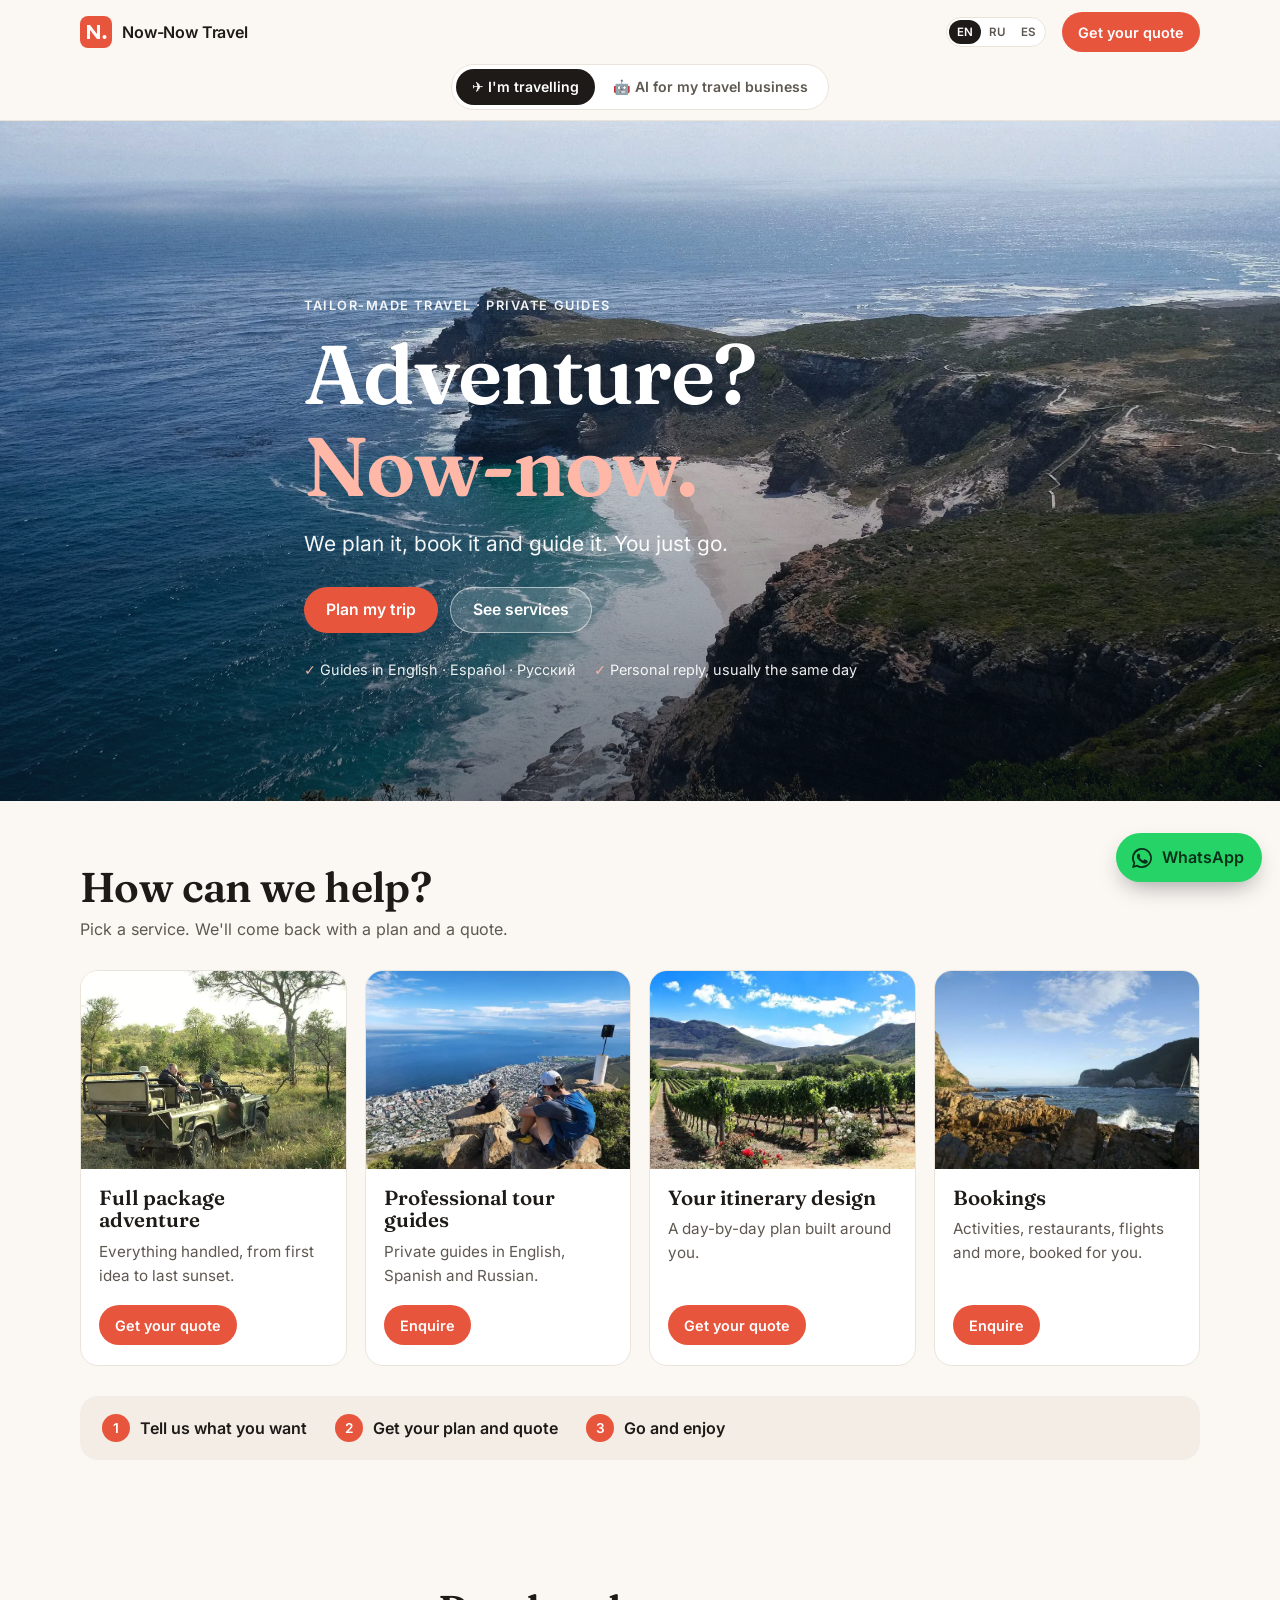
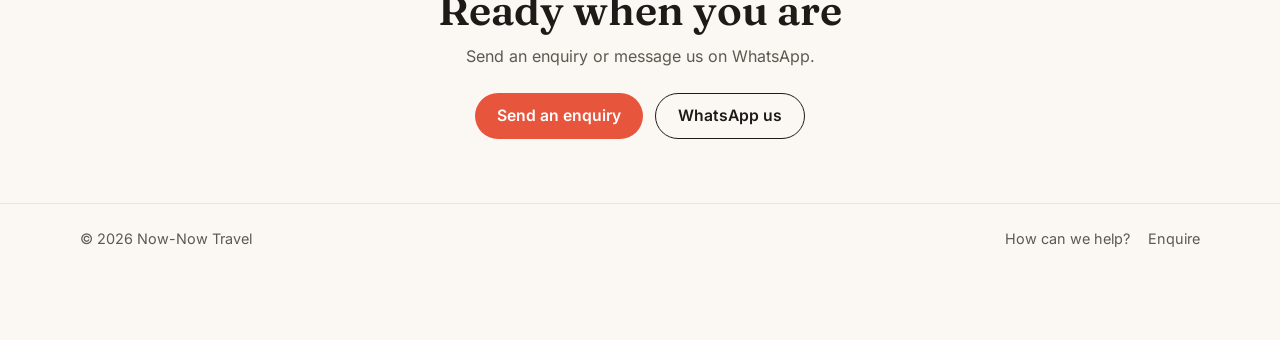
==== index.html @ d6e29b5d "Hero: Cape Peninsula, South Africa" ====
<!DOCTYPE html>
<html lang="en">
<head>
<meta charset="utf-8">
<meta name="viewport" content="width=device-width, initial-scale=1">
<title>Now-Now Travel | Tailor-made adventures, private guides &amp; trip planning</title>
<meta name="description" content="Full-package adventures, professional guides in English, Spanish and Russian, itinerary design and bookings. Get your quote.">
<link rel="canonical" href="https://now-now-adventures.github.io/">
<meta name="robots" content="index,follow">
<meta name="theme-color" content="#e8553d">
<link rel="icon" href="/favicon.svg" type="image/svg+xml">
<meta property="og:type" content="website">
<meta property="og:site_name" content="Now-Now Travel">
<meta property="og:title" content="Now-Now Travel | Adventure? Now-now.">
<meta property="og:description" content="We plan it, book it and guide it, so you just go. Full-package adventures, private guides, itinerary design and bookings.">
<meta property="og:url" content="https://now-now-adventures.github.io/">
<meta property="og:image" content="https://now-now-adventures.github.io/img/og.jpg">
<meta property="og:image:width" content="1200">
<meta property="og:image:height" content="630">
<meta property="og:locale" content="en_GB">
<meta property="og:locale:alternate" content="ru_RU">
<meta property="og:locale:alternate" content="es_ES">
<meta name="twitter:card" content="summary_large_image">
<meta name="twitter:title" content="Now-Now Travel | Adventure? Now-now.">
<meta name="twitter:description" content="Full-package adventures, private guides, itinerary design and bookings.">
<meta name="twitter:image" content="https://now-now-adventures.github.io/img/og.jpg">
<link rel="preload" href="/fonts/inter-400.woff2" as="font" type="font/woff2" crossorigin>
<link rel="preload" href="/fonts/fraunces-600.woff2" as="font" type="font/woff2" crossorigin>
<link rel="preload" as="image" type="image/webp" href="/img/hero-m.webp" media="(max-width:800px)">
<link rel="preload" as="image" type="image/webp" href="/img/hero.webp" media="(min-width:801px)">
<link rel="stylesheet" href="/css/site.css">
<script type="application/ld+json">
{"@context":"https://schema.org","@type":"Organization","name":"Now-Now Travel","url":"https://now-now-adventures.github.io/","logo":"https://now-now-adventures.github.io/favicon.svg","image":"https://now-now-adventures.github.io/img/og.jpg","description":"Tailor-made adventure travel: full-package trips, professional tour guides in English, Spanish and Russian, itinerary design and bookings of activities, restaurants and flights.","knowsLanguage":["en","es","ru"],"areaServed":"Worldwide","makesOffer":[{"@type":"Offer","itemOffered":{"@type":"Service","name":"Full package adventure"}},{"@type":"Offer","itemOffered":{"@type":"Service","name":"Professional tour guides in English, Spanish and Russian"}},{"@type":"Offer","itemOffered":{"@type":"Service","name":"Itinerary design"}},{"@type":"Offer","itemOffered":{"@type":"Service","name":"Booking of activities, restaurants, flights and other services"}}]}
</script>
</head>
<body data-page="travel">
<a class="sr-only skip" href="#main" data-t="skip">Skip to content</a>
<header class="nav">
 <div class="wrap nav-in">
  <a class="logo" href="/" aria-label="Now-Now Travel home">
   <svg viewBox="0 0 64 64" aria-hidden="true"><rect width="64" height="64" rx="16" fill="#e8553d"/><path d="M14 46V18h6l14 18V18h6v28h-6L20 28v18z" fill="#fff"/><circle cx="49" cy="42" r="4" fill="#fff"/></svg>
   Now-Now Travel</a>
  <div class="langs" role="group" aria-label="Language">
   <button type="button" data-lang="en" aria-pressed="true">EN</button><button type="button" data-lang="ru" aria-pressed="false">RU</button><button type="button" data-lang="es" aria-pressed="false">ES</button>
  </div>
  <a class="btn btn-p btn-sm nav-cta" href="#contact" data-open="full-package" data-t="nav_cta">Get your quote</a>
 </div>
 <div class="tabbar">
  <nav class="tabs" aria-label="For travellers and for travel businesses">
   <a class="tab" href="/" aria-current="page" data-t="tab_travel">✈️ I'm travelling</a>
   <a class="tab" href="/ai/" data-t="tab_ai">🤖 AI for my travel business</a>
  </nav>
 </div>
</header>
<main id="main">
<section class="hero hero-travel" id="top" aria-labelledby="h1">
 <picture>
  <source media="(max-width:800px)" type="image/webp" srcset="/img/hero-m.webp">
  <source media="(max-width:800px)" type="image/jpeg" srcset="/img/hero-m.jpg">
  <source type="image/webp" srcset="/img/hero-1280.webp 1280w, /img/hero.webp 2560w" sizes="100vw">
  <source type="image/jpeg" srcset="/img/hero-1280.jpg 1280w, /img/hero.jpg 2560w" sizes="100vw">
  <img src="/img/hero.jpg" alt="Cliffs, a white-sand cove and turquoise sea on the Cape Peninsula, South Africa" width="2560" height="1440" fetchpriority="high">
 </picture>
 <div class="wrap">
  <p class="eyebrow" data-t="eyebrow">Tailor-made travel · Private guides</p>
  <h1 id="h1" data-t="h1" data-html>Adventure? <em>Now-now.</em></h1>
  <p class="lead" data-t="lead">We plan it, book it and guide it. You just go.</p>
  <div class="actions">
   <a class="btn btn-p" href="#contact" data-open="full-package" data-t="cta_plan">Plan my trip</a>
   <a class="btn btn-g" href="#services" data-t="cta_services">See services</a>
  </div>
  <ul class="chips">
   <li data-t="chip1">Guides in English · Español · Русский</li>
   <li data-t="chip2">Personal reply, usually the same day</li>
  </ul>
 </div>
</section>

<section id="services" aria-labelledby="svc-h">
 <div class="wrap">
  <div class="sec-h reveal"><div><h2 id="svc-h" data-t="svc_h">How can we help?</h2><p data-t="svc_p">Pick a service. We'll come back with a plan and a quote.</p></div></div>
  <div class="grid svc">
   <article class="card reveal"><img src="/img/full-package.webp" alt="Guests on an open safari vehicle" width="720" height="529" loading="lazy" decoding="async"><div class="card-b"><h3 data-t="s1t">Full package adventure</h3><p data-t="s1d">Everything handled, from first idea to last sunset.</p><a class="btn btn-p btn-sm" href="#contact" data-open="full-package" data-t="quote">Get your quote</a></div></article>
   <article class="card reveal"><img src="/img/guides.webp" alt="Hikers resting on a mountain summit above the sea" width="720" height="540" loading="lazy" decoding="async"><div class="card-b"><h3 data-t="s2t">Professional tour guides</h3><p data-t="s2d">Private guides in English, Spanish and Russian.</p><a class="btn btn-p btn-sm" href="#contact" data-open="guides" data-t="enquire">Enquire</a></div></article>
   <article class="card reveal"><img src="/img/itinerary.webp" alt="Vineyards in front of mountains" width="720" height="480" loading="lazy" decoding="async"><div class="card-b"><h3 data-t="s3t">Your itinerary design</h3><p data-t="s3d">A day-by-day plan built around you.</p><a class="btn btn-p btn-sm" href="#contact" data-open="itinerary" data-t="quote">Get your quote</a></div></article>
   <article class="card reveal"><img src="/img/bookings.webp" alt="A sailing boat passing coastal cliffs" width="720" height="478" loading="lazy" decoding="async"><div class="card-b"><h3 data-t="s4t">Bookings</h3><p data-t="s4d">Activities, restaurants, flights and more, booked for you.</p><a class="btn btn-p btn-sm" href="#contact" data-open="bookings" data-t="enquire">Enquire</a></div></article>
  </div>
  <ol class="steps reveal" aria-label="How it works">
   <li data-t="st1">Tell us what you want</li><li data-t="st2">Get your plan and quote</li><li data-t="st3">Go and enjoy</li>
  </ol>
 </div>
</section>

<section class="contact reveal" id="contact" aria-labelledby="c-h">
 <div class="wrap">
  <h2 id="c-h" data-t="c_h">Ready when you are</h2>
  <p data-t="c_p">Send an enquiry or message us on WhatsApp.</p>
  <div class="actions">
   <a class="btn btn-p" href="#contact" data-open="" data-t="c_form">Send an enquiry</a>
   <a class="btn btn-o wa-link" href="https://wa.me/27710347336?text=Hi%20Now-Now%20Travel!%20I%27d%20like%20to%20plan%20a%20trip." target="_blank" rel="noopener" data-t="c_wa">WhatsApp us</a>
  </div>
 </div>
</section>
</main>

<footer>
 <div class="wrap">
  <span>© 2026 Now-Now Travel</span>
  <nav aria-label="Footer"><a href="#services" data-t="svc_h">How can we help?</a><a href="#contact" data-open="" data-t="enquire">Enquire</a></nav>
 </div>
</footer>

<a class="wa wa-link" href="https://wa.me/27710347336?text=Hi%20Now-Now%20Travel!%20I%27d%20like%20to%20plan%20a%20trip." target="_blank" rel="noopener" aria-label="Chat with us on WhatsApp" data-t-al="wa_al">
 <svg viewBox="0 0 24 24" aria-hidden="true"><path fill="currentColor" d="M12 2a10 10 0 0 0-8.6 15.1L2 22l5-1.3A10 10 0 1 0 12 2zm0 18.2a8.2 8.2 0 0 1-4.2-1.2l-.3-.2-3 .8.8-2.9-.2-.3A8.2 8.2 0 1 1 12 20.2zm4.5-6.1c-.2-.1-1.5-.7-1.7-.8-.2-.1-.4-.1-.6.1l-.8 1c-.1.2-.3.2-.5.1a6.7 6.7 0 0 1-3.3-2.9c-.2-.4.2-.4.7-1.3.1-.2 0-.3 0-.4l-.8-1.8c-.2-.5-.4-.4-.6-.4h-.5a1 1 0 0 0-.7.3 3 3 0 0 0-.9 2.2 5.2 5.2 0 0 0 1.1 2.8 11.9 11.9 0 0 0 4.6 4c1.7.7 2.4.8 3.2.7a2.8 2.8 0 0 0 1.8-1.3 2.3 2.3 0 0 0 .2-1.3c-.1-.1-.2-.2-.5-.3z"/></svg>
 <span>WhatsApp</span>
</a>

<dialog id="enq" aria-labelledby="enq-h">
 <div class="dlg">
  <div class="dlg-h"><h2 id="enq-h" data-t="f_h">Tell us your plans</h2><button class="x" type="button" data-close aria-label="Close" data-t-al="close">×</button></div>
  <form id="enqForm" novalidate>
   <label><span data-t="f_service">I'm interested in</span>
    <select name="service" id="fService" required>
     <option value="full-package" data-t="s1t">Full package adventure</option>
     <option value="guides" data-t="s2t">Professional tour guides</option>
     <option value="itinerary" data-t="s3t">Your itinerary design</option>
     <option value="bookings" data-t="s4t">Bookings</option>
    </select></label>
   <div class="row">
    <label><span data-t="f_name">Name</span><input name="name" autocomplete="name" required></label>
    <label><span data-t="f_email">Email</span><input name="email" type="email" autocomplete="email" required></label>
   </div>
   <label><span data-t="f_phone">WhatsApp or phone (optional)</span><input name="phone" type="tel" autocomplete="tel"></label>
   <label><span data-t="f_msg">Dates, group size, what you'd love</span><textarea name="message" required></textarea></label>
   <label><span data-t="f_lang">Reply in</span>
    <select name="reply_language"><option>English</option><option>Español</option><option>Русский</option></select></label>
   <input class="hp" type="text" name="_honey" tabindex="-1" autocomplete="off" aria-hidden="true">
   <button class="btn btn-p" type="submit" data-t="f_send">Send enquiry</button>
   <p class="status" id="fStatus" role="status" aria-live="polite"></p>
  </form>
 </div>
</dialog>
<script src="/js/site.js" defer></script>
</body>
</html>
---- css/site.css ----
@font-face{font-family:"Fraunces";src:url(/fonts/fraunces-600.woff2) format("woff2");font-weight:600;font-display:swap;unicode-range:U+0000-00FF,U+2000-206F}
@font-face{font-family:"Fraunces";src:url(/fonts/lora-cyr-600.woff2) format("woff2");font-weight:600;font-display:swap;unicode-range:U+0400-045F}
@font-face{font-family:"Inter";src:url(/fonts/inter-400.woff2) format("woff2");font-weight:400;font-display:swap;unicode-range:U+0000-00FF,U+2000-206F,U+2190-21FF}
@font-face{font-family:"Inter";src:url(/fonts/inter-600.woff2) format("woff2");font-weight:600;font-display:swap;unicode-range:U+0000-00FF,U+2000-206F,U+2190-21FF}
@font-face{font-family:"Inter";src:url(/fonts/inter-cyr-400.woff2) format("woff2");font-weight:400;font-display:swap;unicode-range:U+0400-045F}
@font-face{font-family:"Inter";src:url(/fonts/inter-cyr-600.woff2) format("woff2");font-weight:600;font-display:swap;unicode-range:U+0400-045F}
:root{--bg:#fbf8f4;--card:#fff;--ink:#1d1a17;--muted:#5f5850;--line:#ebe4da;--coral:#e8553d;--coral-d:#c63f29;--dark:#15202b;--r:18px;--head:"Fraunces",Georgia,serif;--body:"Inter",system-ui,-apple-system,"Segoe UI",Roboto,sans-serif;--nav-h:118px}
*{box-sizing:border-box}
html{scroll-behavior:smooth;scroll-padding-top:var(--nav-h)}
body{margin:0;background:var(--bg);color:var(--ink);font:400 1rem/1.55 var(--body);-webkit-font-smoothing:antialiased}
img{max-width:100%;display:block}
a{color:inherit}
h1,h2,h3{font-family:var(--head);font-weight:600;line-height:1.1;margin:0}
.wrap{max-width:1160px;margin:0 auto;padding:0 20px}
.sr-only{position:absolute;left:-9999px}
.skip:focus{left:12px;top:12px;z-index:99;background:#fff;padding:8px 12px;border-radius:8px}
:focus-visible{outline:3px solid var(--coral);outline-offset:2px}
/* nav */
.nav{position:sticky;top:0;z-index:20;background:rgba(251,248,244,.94);backdrop-filter:saturate(1.4) blur(10px);border-bottom:1px solid var(--line)}
.nav-in{display:flex;align-items:center;gap:16px;height:64px}
.logo{display:flex;align-items:center;gap:10px;text-decoration:none;font-weight:600;letter-spacing:-.01em;margin-right:auto}
.logo svg{width:32px;height:32px}
.langs{display:flex;border:1px solid var(--line);border-radius:999px;padding:2px;background:#fff}
.langs button{all:unset;cursor:pointer;font:600 .72rem var(--body);padding:5px 8px;border-radius:999px;color:var(--muted)}
.langs button[aria-pressed=true]{background:var(--ink);color:#fff}
.langs button:focus-visible{outline:2px solid var(--coral)}
/* tabs */
.tabbar{padding:0 20px 10px}
.tabs{display:flex;width:fit-content;max-width:100%;margin:0 auto;padding:4px;gap:2px;background:#fff;border:1px solid var(--line);border-radius:999px}
.tab{display:inline-flex;align-items:center;justify-content:center;min-height:36px;padding:0 16px;border-radius:999px;text-decoration:none;font-weight:600;font-size:.88rem;color:var(--muted);white-space:nowrap;transition:background .2s ease,color .2s ease}
.tab:hover{color:var(--ink)}
.tab[aria-current=page]{background:var(--ink);color:#fff}
.btn{display:inline-flex;align-items:center;justify-content:center;gap:8px;min-height:46px;padding:0 22px;border-radius:999px;border:0;font:600 .98rem var(--body);text-decoration:none;cursor:pointer;transition:background .2s ease,transform .2s ease,box-shadow .2s ease,border-color .2s ease,color .2s ease}
.btn:active{transform:scale(.98)}
.btn-p{background:var(--coral);color:#fff}.btn-p:hover{background:var(--coral-d)}
.btn-g{background:rgba(255,255,255,.16);color:#fff;border:1px solid rgba(255,255,255,.55)}.btn-g:hover{background:rgba(255,255,255,.26)}
.btn-o{background:transparent;color:var(--ink);border:1.5px solid var(--ink)}.btn-o:hover{background:var(--ink);color:#fff}
.btn-sm{min-height:40px;padding:0 16px;font-size:.9rem}
/* hero */
.hero{position:relative;min-height:min(78vh,680px);display:flex;align-items:flex-end;color:#fff;overflow:hidden}
.hero picture{position:absolute;inset:0;width:100%;height:100%;overflow:hidden}
.hero picture img{position:absolute;inset:0;width:100%;height:100%;object-fit:cover;transform:scale(1);transform-origin:50% 50%;animation:hero-zoom 28s ease-out forwards}
.hero-travel picture img{object-position:center 48%}
.hero-ai picture img{object-position:center 68%}
@keyframes hero-zoom{from{transform:scale(1)}to{transform:scale(1.06)}}
.hero::after{content:"";position:absolute;inset:0;background:linear-gradient(180deg,rgba(10,15,25,.08) 0%,rgba(10,15,25,.16) 42%,rgba(10,15,25,.40) 74%,rgba(10,15,25,.60) 100%)}
.hero .wrap{position:relative;z-index:1;padding-bottom:56px;padding-top:80px}
.eyebrow{font-size:.8rem;font-weight:600;letter-spacing:.12em;text-transform:uppercase;opacity:.92;margin:0 0 14px}
.hero h1{font-size:clamp(2.6rem,7.5vw,5.2rem);letter-spacing:-.02em;max-width:12ch}
.hero-ai h1{max-width:14ch;font-size:clamp(2.4rem,6.5vw,4.6rem)}
.hero h1 em{font-style:normal;color:#ffb8a8}
.hero p.lead{font-size:clamp(1.05rem,2.2vw,1.3rem);max-width:34ch;margin:16px 0 26px;opacity:.95}
.actions{display:flex;flex-wrap:wrap;gap:12px}
.chips{display:flex;flex-wrap:wrap;gap:8px 18px;margin:26px 0 0;padding:0;list-style:none;font-size:.9rem;opacity:.92}
.chips li::before{content:"✓ ";color:#ffb8a8;font-weight:600}
/* sections */
section{padding:64px 0}
.sec-h{display:flex;flex-wrap:wrap;align-items:end;justify-content:space-between;gap:12px;margin-bottom:28px}
.sec-h h2{font-size:clamp(1.8rem,4vw,2.6rem);letter-spacing:-.015em}
.sec-h p{margin:6px 0 0;color:var(--muted)}
.grid{display:grid;gap:18px;grid-template-columns:repeat(4,1fr)}
.card{background:var(--card);border:1px solid var(--line);border-radius:var(--r);overflow:hidden;display:flex;flex-direction:column;transition:box-shadow .25s ease,transform .25s ease}
.card:hover{box-shadow:0 18px 40px -16px rgba(40,25,10,.42);transform:translateY(-5px)}
.card img{aspect-ratio:4/3;object-fit:cover;width:100%;height:auto;flex:none}
.card-b{padding:18px 18px 20px;display:flex;flex-direction:column;gap:8px;flex:1}
.card h3{font-size:1.28rem}
.card p{margin:0;color:var(--muted);font-size:.95rem;flex:1}
.card .btn{margin-top:10px;align-self:flex-start}
.steps{display:flex;flex-wrap:wrap;gap:10px 28px;margin:30px 0 0;padding:18px 22px;list-style:none;border-radius:var(--r);background:#f3ede5;counter-reset:s;font-weight:600}
.steps li{counter-increment:s;display:flex;align-items:center;gap:10px}
.steps li::before{content:counter(s);display:grid;place-items:center;width:28px;height:28px;border-radius:50%;background:var(--coral);color:#fff;font-size:.85rem}
/* AI / benefits */
.ai{background:var(--dark);color:#eef3f7}
.ai .sec-h p{color:#b8c6d2}
.tag{display:inline-block;font-size:.75rem;font-weight:600;letter-spacing:.12em;text-transform:uppercase;color:#7fd3c4;margin-bottom:10px}
.ai .card{background:rgba(255,255,255,.05);border-color:rgba(255,255,255,.1)}
.ai .card:hover{box-shadow:none;border-color:rgba(127,211,196,.5)}
.ai .card p{color:#b8c6d2}
.ico{width:44px;height:44px;border-radius:12px;display:grid;place-items:center;background:rgba(127,211,196,.14);color:#7fd3c4}
.ico svg{width:22px;height:22px}
.ai .actions{margin-top:22px}
.ai-top{display:grid;grid-template-columns:minmax(0,1fr) minmax(240px,400px);gap:28px 40px;align-items:center;margin-bottom:32px}
.ai-top .sec-h{margin-bottom:0}
.qd-preview{display:block;margin:0;padding:0;border-radius:16px;overflow:hidden;border:1.5px solid rgba(255,255,255,.12);box-shadow:0 20px 44px -22px rgba(0,0,0,.7);background:#070B12;cursor:pointer;transition:transform .25s ease,box-shadow .25s ease,border-color .25s ease;text-decoration:none;color:inherit}
.qd-preview:hover{transform:translateY(-4px);border-color:rgba(127,211,196,.55);box-shadow:0 24px 48px -20px rgba(0,0,0,.8)}
.qd-preview img{width:100%;height:auto;display:block;aspect-ratio:800/557;object-fit:cover}
.reveal{opacity:0;transform:translateY(22px);transition:opacity .7s ease,transform .7s cubic-bezier(.22,1,.36,1)}
.reveal.in{opacity:1;transform:none}
.svc .card.reveal:nth-child(1){transition-delay:.05s}
.svc .card.reveal:nth-child(2){transition-delay:.12s}
.svc .card.reveal:nth-child(3){transition-delay:.19s}
.svc .card.reveal:nth-child(4){transition-delay:.26s}
.ai .grid .card.reveal:nth-child(1){transition-delay:.05s}
.ai .grid .card.reveal:nth-child(2){transition-delay:.12s}
.ai .grid .card.reveal:nth-child(3){transition-delay:.19s}
.ai .grid .card.reveal:nth-child(4){transition-delay:.26s}
dialog.qd-dlg{width:min(1100px,calc(100% - 20px));height:min(840px,calc(100vh - 20px));max-height:calc(100% - 20px);padding:0;background:#0b1218;overflow:hidden}
.qd-inner{height:100%;display:flex;flex-direction:column;min-height:0}
.qd-bar{display:flex;align-items:center;justify-content:space-between;gap:12px;padding:10px 12px 10px 18px;background:#15202b;color:#eef3f7;border-bottom:1px solid rgba(255,255,255,.08);flex:none}
.qd-bar strong{font-family:var(--head);font-weight:600;font-size:1.08rem}
.qd-bar .x{background:rgba(255,255,255,.1);color:#fff}
.qd-bar .x:hover{background:rgba(255,255,255,.2)}
.qd-dlg iframe{flex:1;width:100%;border:0;background:#070B12;min-height:0}
.ai .btn-o{color:#fff;border-color:rgba(255,255,255,.6)}.ai .btn-o:hover{background:#fff;color:var(--dark)}
/* contact */
.contact{text-align:center}
.contact h2{font-size:clamp(1.8rem,4vw,2.6rem)}
.contact p{color:var(--muted);margin:10px 0 24px}
.contact .actions{justify-content:center}
footer{border-top:1px solid var(--line);padding:24px 0 90px;color:var(--muted);font-size:.9rem}
footer .wrap{display:flex;flex-wrap:wrap;gap:12px 24px;justify-content:space-between}
footer nav{display:flex;gap:18px}footer a{text-decoration:none}footer a:hover{color:var(--ink)}
/* whatsapp */
.wa{position:fixed;right:18px;bottom:18px;z-index:30;display:flex;align-items:center;gap:8px;background:#25d366;color:#08311a;text-decoration:none;font-weight:600;border-radius:999px;padding:12px 18px 12px 14px;box-shadow:0 10px 24px -8px rgba(0,0,0,.4)}
.wa svg{width:24px;height:24px}
.wa:hover{background:#1fbe5b}
body:has(dialog[open]) .wa{opacity:0;visibility:hidden;pointer-events:none}
/* dialog */
dialog{border:0;border-radius:22px;padding:0;width:min(560px,calc(100% - 24px));max-height:calc(100% - 24px);color:var(--ink);box-shadow:0 30px 80px -20px rgba(0,0,0,.5)}
dialog::backdrop{background:rgba(15,20,28,.55);backdrop-filter:blur(3px)}
.dlg{padding:26px 24px 24px}
.dlg-h{display:flex;justify-content:space-between;align-items:start;gap:12px;margin-bottom:16px}
.dlg-h h2{font-size:1.6rem}
.x{all:unset;cursor:pointer;width:38px;height:38px;border-radius:50%;display:grid;place-items:center;font-size:1.4rem;background:#f3ede5;flex:none}
.x:focus-visible{outline:3px solid var(--coral)}
form{display:grid;gap:12px}
.row{display:grid;grid-template-columns:1fr 1fr;gap:12px}
label{display:grid;gap:5px;font-size:.85rem;font-weight:600}
input,select,textarea{font:inherit;font-weight:400;font-size:1rem;width:100%;padding:11px 13px;border:1.5px solid var(--line);border-radius:12px;background:#fff;color:var(--ink)}
input:focus,select:focus,textarea:focus{border-color:var(--coral);outline:none;box-shadow:0 0 0 3px rgba(232,85,61,.18)}
textarea{min-height:96px;resize:vertical}
.hp{display:none}
.status{min-height:1.4em;margin:0;font-size:.92rem}
.status.ok{color:#18794e;font-weight:600}.status.err{color:#b42318}
form .btn{width:100%}
/* responsive */
@media (max-width:980px){.grid{grid-template-columns:repeat(2,1fr)}}
@media (max-width:760px){
  :root{--nav-h:124px}
  .nav-cta{display:none}
  section{padding:48px 0}
  .hero{min-height:72vh}
  .hero .wrap{padding-bottom:40px}
  .hero-travel picture img{object-position:center 50%}
  .hero-ai picture img{object-position:center 62%}
  .ai-top{grid-template-columns:1fr;gap:20px;margin-bottom:24px}
  .qd-preview img{max-height:200px}
  .tab{padding:0 12px;font-size:.8rem;min-height:34px}
}
@media (max-width:560px){
  .grid.svc{grid-template-columns:1fr 1fr;gap:12px}
  .svc .card img{aspect-ratio:1/1}
  .svc .card-b{padding:12px 12px 14px}
  .svc .card h3{font-size:1.05rem}
  .svc .card p{font-size:.85rem}
  .svc .card .btn{width:100%;padding:0 10px;font-size:.85rem}
  .ai .grid{grid-template-columns:1fr}
  .row{grid-template-columns:1fr}
  .wa span{display:none}
  .wa{padding:14px}
  .actions .btn{flex:1 1 auto}
  .tab{padding:0 10px;font-size:.75rem}
}
@media (prefers-reduced-motion:reduce){*{transition:none!important;scroll-behavior:auto!important;animation:none!important}.hero picture img{transform:none}.reveal{opacity:1;transform:none}}
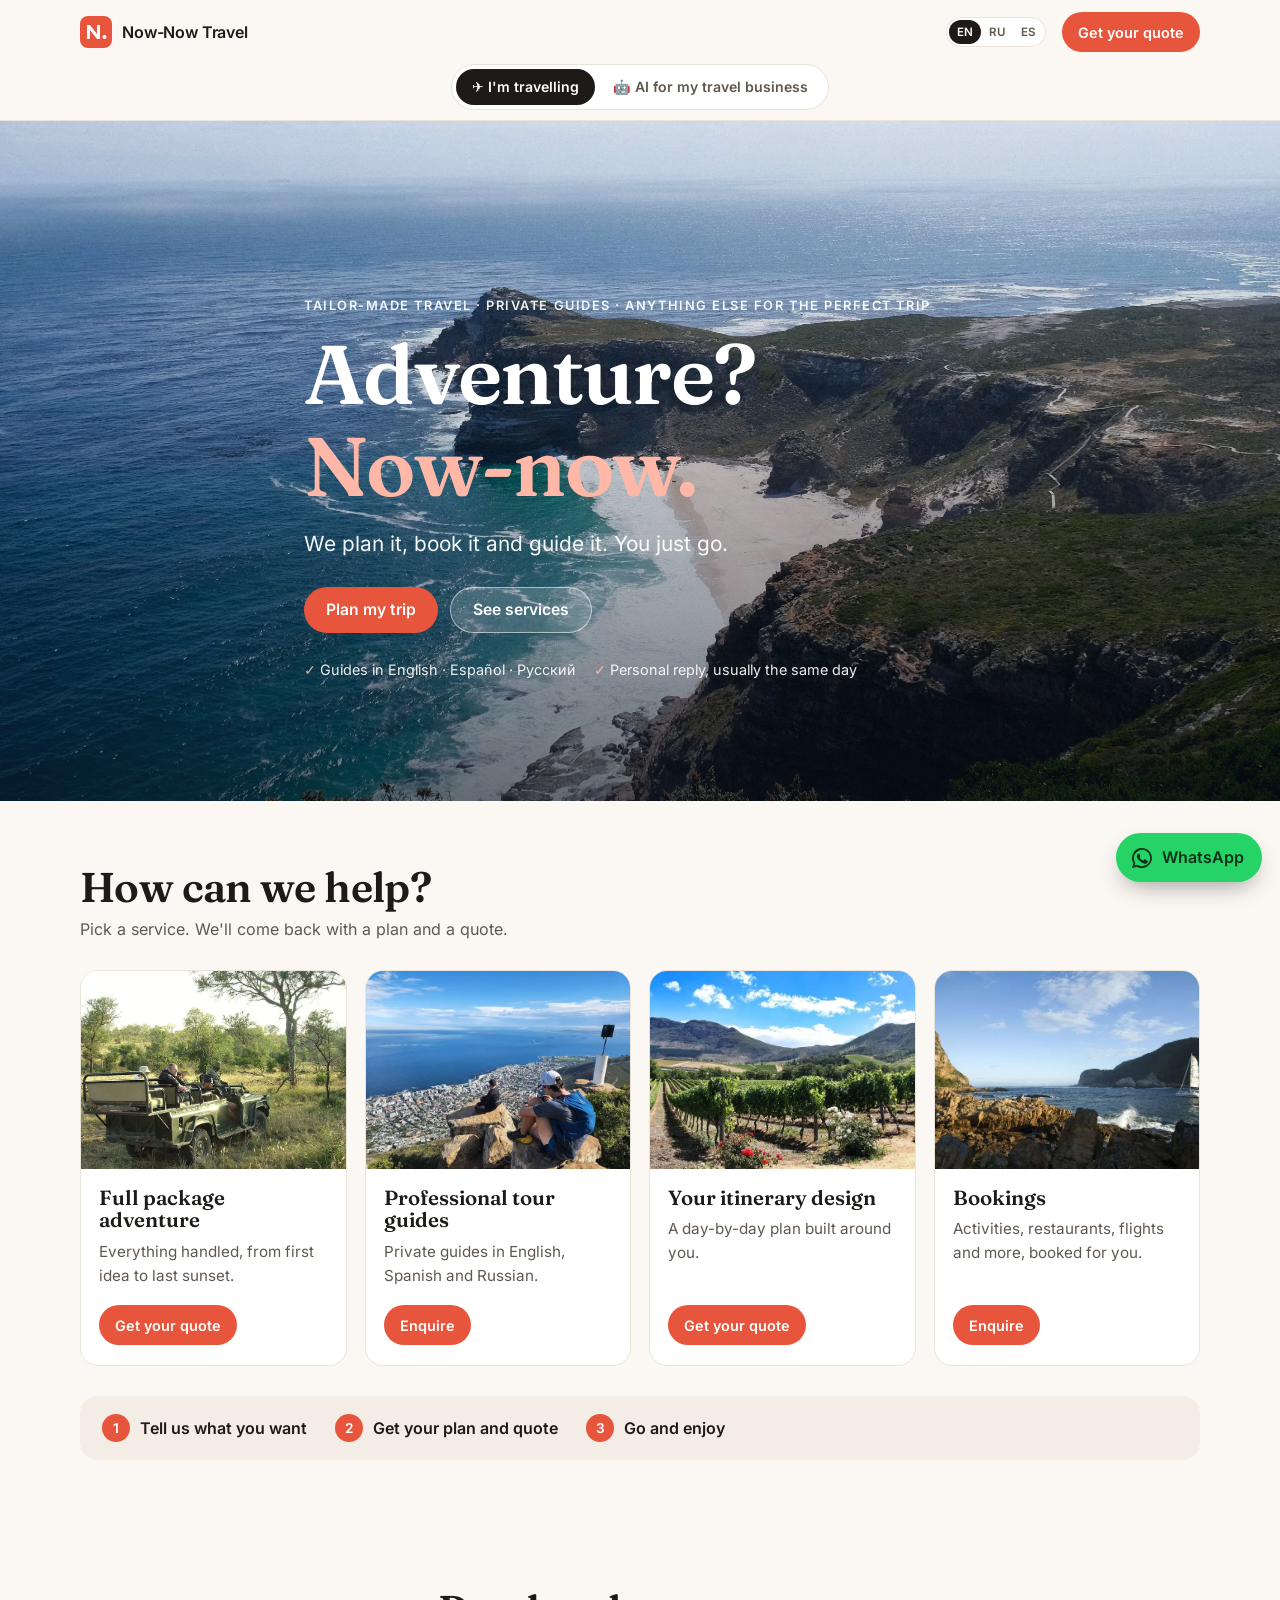
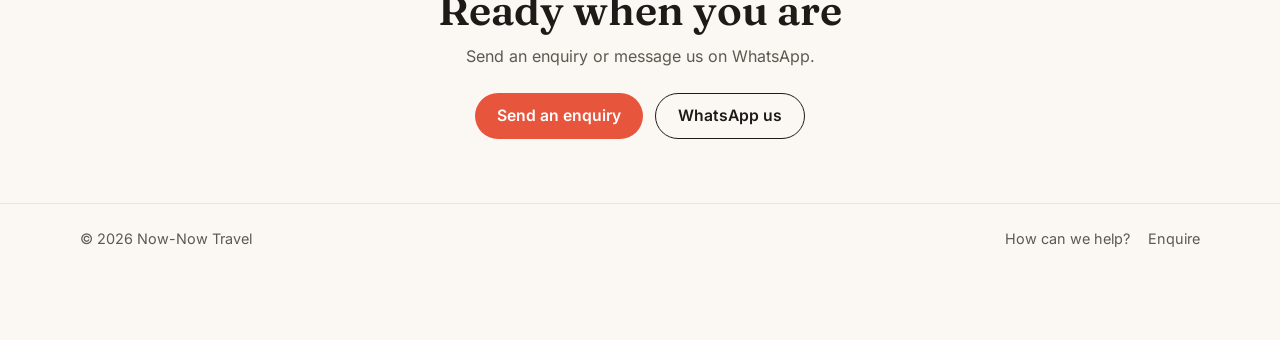
==== commit a84bf23c: "Eyebrow: anything else for the perfect trip; rename Quote Desk to Travel AiGent" ====
--- a/index.html
+++ b/index.html
@@ -62,7 +62,7 @@
   <img src="/img/hero.jpg" alt="Cliffs, a white-sand cove and turquoise sea on the Cape Peninsula, South Africa" width="2560" height="1440" fetchpriority="high">
  </picture>
  <div class="wrap">
-  <p class="eyebrow" data-t="eyebrow">Tailor-made travel · Private guides</p>
+  <p class="eyebrow" data-t="eyebrow">Tailor-made travel · Private guides · Anything else for the perfect trip</p>
   <h1 id="h1" data-t="h1" data-html>Adventure? <em>Now-now.</em></h1>
   <p class="lead" data-t="lead">We plan it, book it and guide it. You just go.</p>
   <div class="actions">
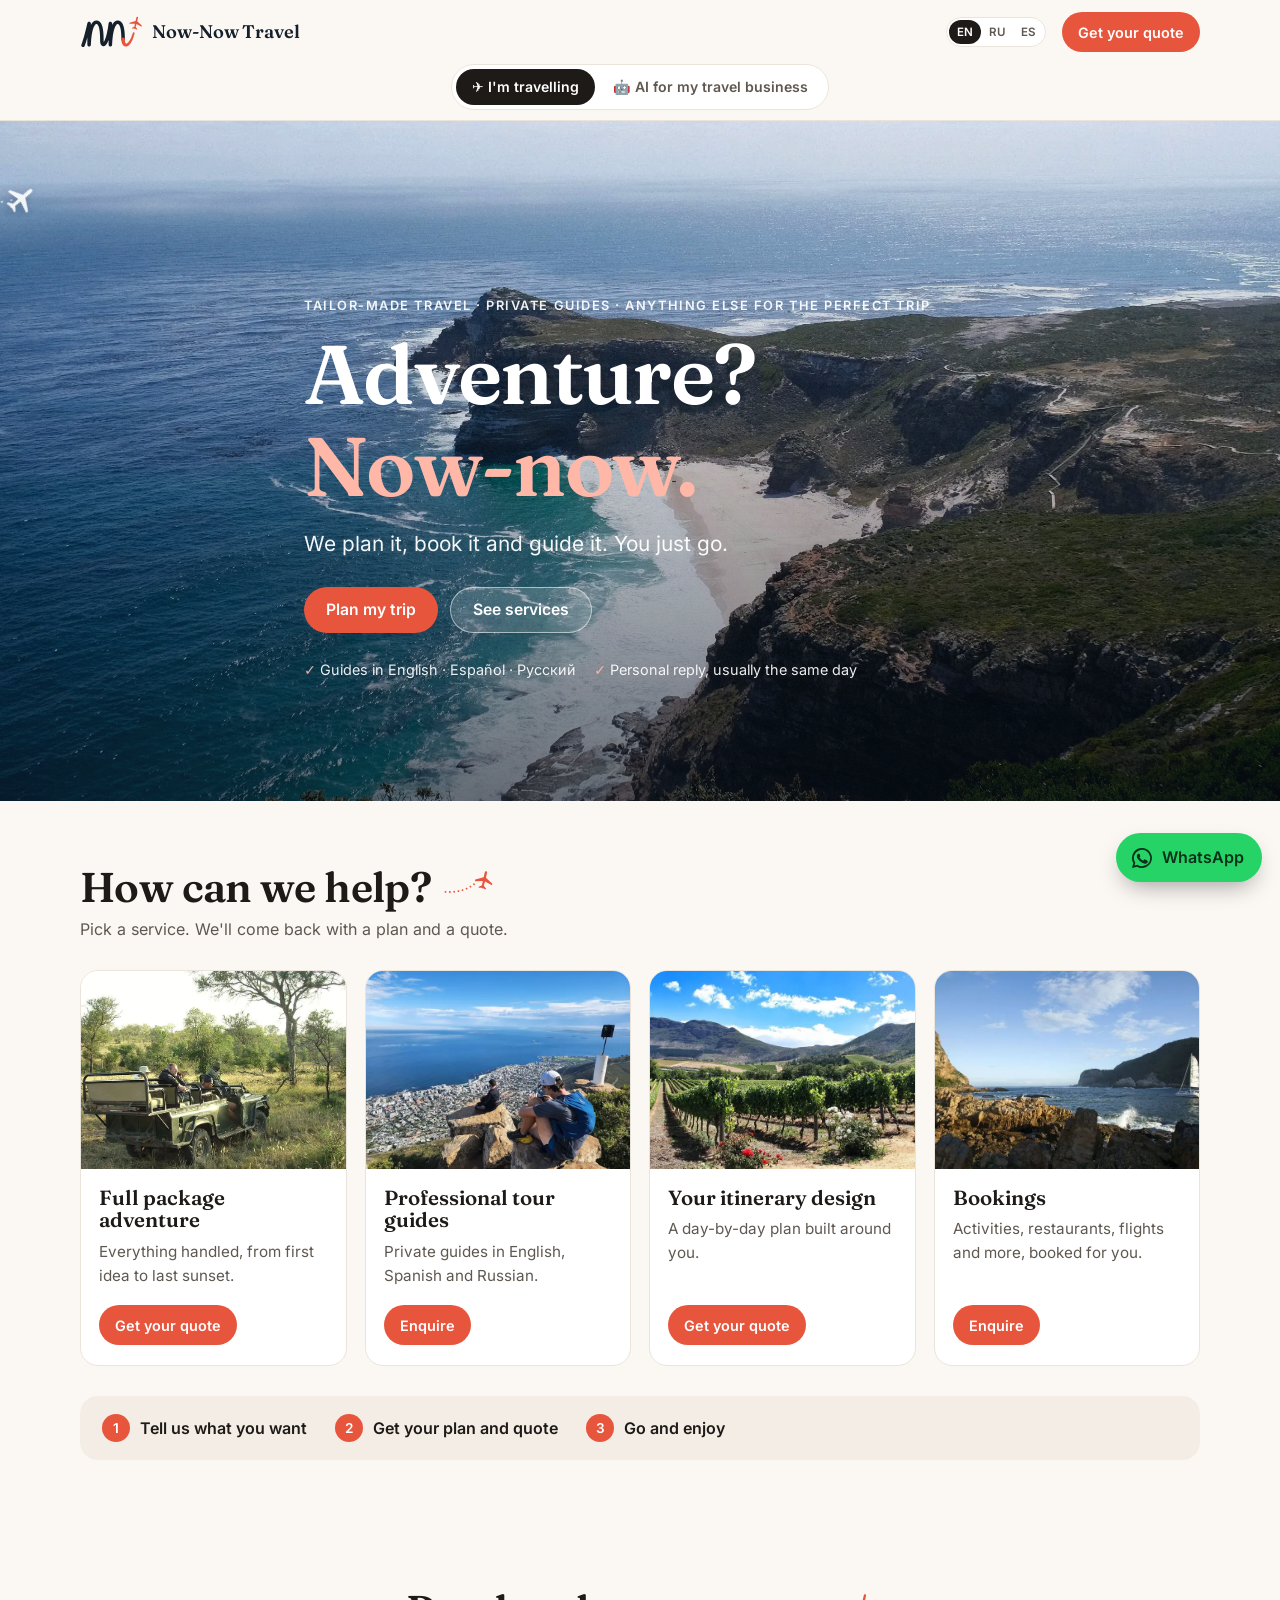
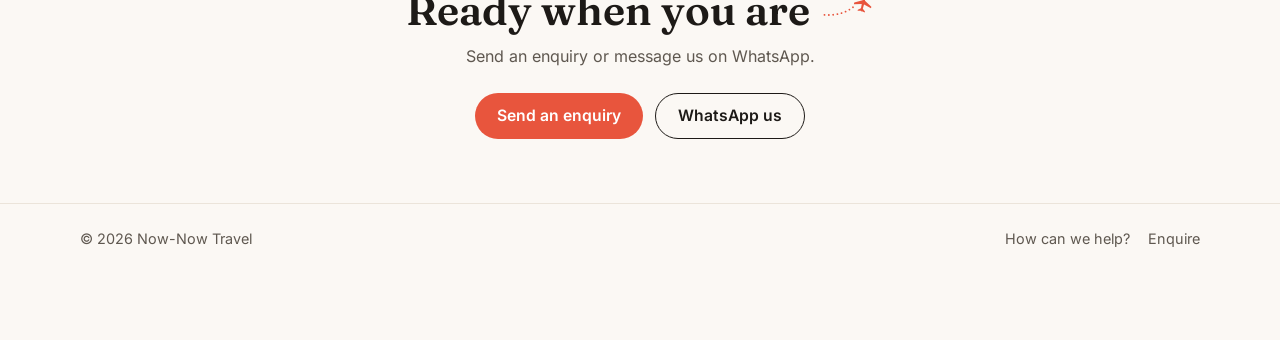
==== commit 3c53e83e: "Signature nn logo, new favicons, little plane animations" ====
--- a/index.html
+++ b/index.html
@@ -8,7 +8,11 @@
 <link rel="canonical" href="https://now-now-adventures.github.io/">
 <meta name="robots" content="index,follow">
 <meta name="theme-color" content="#e8553d">
+<link rel="icon" href="/favicon-32.png" type="image/png" sizes="32x32">
+<link rel="icon" href="/favicon-32.png" type="image/png" sizes="32x32">
 <link rel="icon" href="/favicon.svg" type="image/svg+xml">
+<link rel="apple-touch-icon" href="/apple-touch-icon.png">
+<link rel="apple-touch-icon" href="/apple-touch-icon.png">
 <meta property="og:type" content="website">
 <meta property="og:site_name" content="Now-Now Travel">
 <meta property="og:title" content="Now-Now Travel | Adventure? Now-now.">
@@ -30,7 +34,7 @@
 <link rel="preload" as="image" type="image/webp" href="/img/hero.webp" media="(min-width:801px)">
 <link rel="stylesheet" href="/css/site.css">
 <script type="application/ld+json">
-{"@context":"https://schema.org","@type":"Organization","name":"Now-Now Travel","url":"https://now-now-adventures.github.io/","logo":"https://now-now-adventures.github.io/favicon.svg","image":"https://now-now-adventures.github.io/img/og.jpg","description":"Tailor-made adventure travel: full-package trips, professional tour guides in English, Spanish and Russian, itinerary design and bookings of activities, restaurants and flights.","knowsLanguage":["en","es","ru"],"areaServed":"Worldwide","makesOffer":[{"@type":"Offer","itemOffered":{"@type":"Service","name":"Full package adventure"}},{"@type":"Offer","itemOffered":{"@type":"Service","name":"Professional tour guides in English, Spanish and Russian"}},{"@type":"Offer","itemOffered":{"@type":"Service","name":"Itinerary design"}},{"@type":"Offer","itemOffered":{"@type":"Service","name":"Booking of activities, restaurants, flights and other services"}}]}
+{"@context":"https://schema.org","@type":"Organization","name":"Now-Now Travel","url":"https://now-now-adventures.github.io/","logo":"https://now-now-adventures.github.io/img/logo-512.png","image":"https://now-now-adventures.github.io/img/og.jpg","description":"Tailor-made adventure travel: full-package trips, professional tour guides in English, Spanish and Russian, itinerary design and bookings of activities, restaurants and flights.","knowsLanguage":["en","es","ru"],"areaServed":"Worldwide","makesOffer":[{"@type":"Offer","itemOffered":{"@type":"Service","name":"Full package adventure"}},{"@type":"Offer","itemOffered":{"@type":"Service","name":"Professional tour guides in English, Spanish and Russian"}},{"@type":"Offer","itemOffered":{"@type":"Service","name":"Itinerary design"}},{"@type":"Offer","itemOffered":{"@type":"Service","name":"Booking of activities, restaurants, flights and other services"}}]}
 </script>
 </head>
 <body data-page="travel">
@@ -38,8 +42,8 @@
 <header class="nav">
  <div class="wrap nav-in">
   <a class="logo" href="/" aria-label="Now-Now Travel home">
-   <svg viewBox="0 0 64 64" aria-hidden="true"><rect width="64" height="64" rx="16" fill="#e8553d"/><path d="M14 46V18h6l14 18V18h6v28h-6L20 28v18z" fill="#fff"/><circle cx="49" cy="42" r="4" fill="#fff"/></svg>
-   Now-Now Travel</a>
+   <svg class="mk" viewBox="1 26 104 56" aria-hidden="true"><path class="mk-ink" d="M14.16 37.76 L13.95 37.95 L13.76 38.16 L13.59 38.39 L13.44 38.63 L13.32 38.89 L13.22 39.16 L13.16 39.43 L12.9 40.47 L12.63 41.56 L12.36 42.7 L12.07 43.91 L11.77 45.16 L11.45 46.47 L11.13 47.82 L10.79 49.21 L10.43 50.65 L10.12 51.91 L9.75 53.36 L9.35 54.91 L8.94 56.49 L8.51 58.09 L8.06 59.72 L7.6 61.38 L7.11 63.06 L6.62 64.75 L6.1 66.46 L5.56 68.19 L5.01 69.92 L4.43 71.66 L3.84 73.41 L3.22 75.16 L3.16 75.43 L3.11 75.72 L3.1 76 L3.11 76.28 L3.16 76.57 L3.22 76.84 L3.32 77.11 L3.44 77.37 L3.59 77.61 L3.76 77.84 L3.95 78.05 L4.16 78.24 L4.39 78.41 L4.63 78.56 L4.89 78.68 L5.16 78.78 L5.43 78.84 L5.72 78.89 L6 78.9 L6.28 78.89 L6.57 78.84 L6.84 78.78 L7.11 78.68 L7.37 78.56 L7.61 78.41 L7.84 78.24 L8.05 78.05 L8.24 77.84 L8.41 77.61 L8.56 77.37 L8.68 77.11 L8.78 76.84 L9.39 75.09 L9.98 73.35 L10.56 71.6 L11.11 69.87 L11.65 68.15 L12.17 66.44 L12.66 64.74 L13.1 63.22 L13.1 63.7 L13.1 65.14 L13.1 66.58 L13.1 68 L13.1 69.42 L13.1 70.83 L13.1 72.23 L13.1 73.62 L13.1 75 L13.11 75.28 L13.16 75.57 L13.22 75.84 L13.32 76.11 L13.44 76.37 L13.59 76.61 L13.76 76.84 L13.95 77.05 L14.16 77.24 L14.39 77.41 L14.63 77.56 L14.89 77.68 L15.16 77.78 L15.43 77.84 L15.72 77.89 L16 77.9 L16.28 77.89 L16.57 77.84 L16.84 77.78 L17.11 77.68 L17.37 77.56 L17.61 77.41 L17.84 77.24 L18.05 77.05 L18.24 76.84 L18.41 76.61 L18.56 76.37 L18.68 76.11 L18.78 75.84 L18.84 75.57 L18.89 75.28 L18.9 75 L19.03 72.2 L19.22 69.3 L19.44 66.52 L19.71 63.86 L20 61.34 L20.31 59.14 L20.67 56.98 L21.07 54.86 L21.5 52.87 L21.9 51.28 L22.38 49.56 L22.88 48.04 L23.35 46.77 L23.89 45.5 L24.39 44.48 L24.9 43.58 L25.43 42.8 L25.91 42.18 L26.37 41.71 L26.8 41.36 L27.15 41.14 L27.48 41 L27.73 40.93 L28.02 40.91 L28.42 40.94 L28.76 41.02 L29.11 41.16 L29.4 41.33 L29.77 41.64 L30.14 42.03 L30.52 42.53 L30.89 43.15 L31.27 43.92 L31.66 44.86 L31.99 45.83 L32.33 47.03 L32.61 48.17 L32.9 49.62 L33.14 51.06 L33.34 52.51 L33.53 54.21 L33.69 56 L33.83 57.87 L33.92 59.64 L34 61.54 L34.06 63.63 L34.09 65.78 L34.1 68 L34.15 69.43 L34.16 69.71 L34.29 70.98 L34.34 71.26 L34.55 72.37 L34.62 72.64 L34.91 73.57 L35.01 73.84 L35.13 74.1 L35.5 74.85 L35.64 75.09 L35.81 75.32 L36.24 75.87 L36.43 76.08 L36.64 76.27 L36.87 76.44 L37.36 76.79 L37.61 76.94 L37.86 77.06 L38.13 77.16 L38.68 77.29 L38.95 77.36 L39.23 77.4 L39.52 77.42 L39.8 77.4 L40.4 77.32 L40.68 77.28 L40.95 77.21 L41.22 77.11 L41.48 76.99 L42.11 76.67 L42.36 76.53 L42.59 76.36 L43.26 75.8 L43.47 75.61 L43.66 75.4 L44.37 74.59 L44.54 74.36 L45.27 73.29 L45.41 73.05 L46.16 71.71 L46.93 70.09 L47.05 69.83 L47.83 67.92 L47.92 67.66 L48.1 67.16 L48.1 68 L48.1 69.42 L48.1 70.83 L48.1 72.23 L48.1 73.62 L48.1 75 L48.11 75.28 L48.16 75.57 L48.22 75.84 L48.32 76.11 L48.44 76.37 L48.59 76.61 L48.76 76.84 L48.95 77.05 L49.16 77.24 L49.39 77.41 L49.63 77.56 L49.89 77.68 L50.16 77.78 L50.43 77.84 L50.72 77.89 L51 77.9 L51.28 77.89 L51.57 77.84 L51.84 77.78 L52.11 77.68 L52.37 77.56 L52.61 77.41 L52.84 77.24 L53.05 77.05 L53.24 76.84 L53.41 76.61 L53.56 76.37 L53.68 76.11 L53.78 75.84 L53.84 75.57 L53.89 75.28 L53.9 75 L54.03 72.2 L54.22 69.3 L54.44 66.52 L54.71 63.86 L55 61.34 L55.31 59.14 L55.67 56.98 L56.07 54.86 L56.5 52.87 L56.9 51.28 L57.38 49.56 L57.88 48.04 L58.35 46.77 L58.89 45.5 L59.39 44.48 L59.9 43.58 L60.43 42.8 L60.91 42.18 L61.37 41.71 L61.8 41.36 L62.15 41.14 L62.48 41 L62.73 40.93 L63.02 40.91 L63.42 40.94 L63.77 41.02 L64.12 41.16 L64.42 41.34 L64.79 41.63 L65.16 42.02 L65.53 42.51 L65.91 43.12 L66.29 43.87 L66.68 44.78 L66.99 45.63 L67.35 46.84 L67.61 47.87 L67.9 49.23 L68.15 50.67 L68.34 51.91 L68.53 53.5 L68.69 55.16 L68.83 56.88 L68.93 58.57 L69 60.2 L69.06 62.09 L69.09 64.02 L69.1 66 L69.11 66.28 L69.16 66.57 L69.22 66.84 L69.32 67.11 L69.44 67.37 L69.59 67.61 L69.76 67.84 L69.95 68.05 L70.16 68.24 L70.39 68.41 L70.63 68.56 L70.89 68.68 L71.16 68.78 L71.43 68.84 L71.72 68.89 L72 68.9 L72.28 68.89 L72.57 68.84 L72.84 68.78 L73.11 68.68 L73.37 68.56 L73.61 68.41 L73.84 68.24 L74.05 68.05 L74.24 67.84 L74.41 67.61 L74.56 67.37 L74.68 67.11 L74.78 66.84 L74.84 66.57 L74.89 66.28 L74.9 66 L74.89 64.02 L74.86 62.09 L74.8 60.2 L74.72 58.37 L74.71 58.09 L74.6 56.31 L74.46 54.59 L74.3 52.94 L74.11 51.35 L73.88 49.83 L73.84 49.54 L73.59 48.1 L73.3 46.73 L73.23 46.45 L72.9 45.16 L72.54 43.95 L72.14 42.83 L72.04 42.56 L71.6 41.53 L71.48 41.27 L71 40.34 L70.86 40.09 L70.33 39.25 L70.17 39.02 L69.6 38.29 L69.41 38.07 L68.8 37.44 L68.59 37.25 L67.94 36.72 L67.71 36.55 L67.46 36.41 L66.76 35.99 L66.51 35.87 L65.76 35.57 L65.49 35.47 L65.21 35.4 L64.41 35.22 L64.13 35.18 L63.28 35.11 L63 35.1 L62.72 35.11 L61.97 35.18 L61.69 35.22 L61.41 35.29 L60.68 35.48 L60.41 35.57 L59.69 35.89 L59.44 36.01 L59.19 36.15 L58.49 36.59 L58.26 36.76 L57.57 37.33 L57.36 37.52 L56.68 38.22 L56.49 38.43 L55.84 39.25 L55.67 39.48 L55.03 40.43 L54.89 40.67 L54.27 41.75 L53.9 42.51 L53.9 41.5 L53.9 40 L53.89 39.72 L53.84 39.43 L53.78 39.16 L53.68 38.89 L53.56 38.63 L53.41 38.39 L53.24 38.16 L53.05 37.95 L52.84 37.76 L52.61 37.59 L52.37 37.44 L52.11 37.32 L51.84 37.22 L51.57 37.16 L51.28 37.11 L51 37.1 L50.72 37.11 L50.43 37.16 L50.16 37.22 L49.89 37.32 L49.63 37.44 L49.39 37.59 L49.16 37.76 L48.95 37.95 L48.76 38.16 L48.59 38.39 L48.44 38.63 L48.32 38.89 L48.22 39.16 L48.16 39.43 L48.11 39.72 L47.5 44.09 L46.83 48.2 L46.12 52.04 L45.38 55.54 L44.67 58.52 L43.93 61.25 L43.15 63.77 L42.46 65.73 L41.69 67.61 L41.05 68.97 L40.39 70.15 L40.11 70.56 L40.05 70.26 L39.94 69.21 L39.9 68 L39.89 65.78 L39.86 63.63 L39.8 61.54 L39.72 59.53 L39.71 59.24 L39.6 57.3 L39.46 55.43 L39.3 53.65 L39.11 51.94 L38.88 50.31 L38.84 50.03 L38.59 48.49 L38.3 47.04 L37.97 45.68 L37.9 45.41 L37.54 44.14 L37.14 42.97 L37.04 42.71 L36.6 41.64 L36.48 41.38 L36 40.41 L35.86 40.17 L35.33 39.3 L35.17 39.07 L34.6 38.32 L34.41 38.11 L33.8 37.46 L33.59 37.27 L32.94 36.73 L32.71 36.56 L32.01 36.14 L31.76 35.99 L31.51 35.87 L30.76 35.57 L30.49 35.47 L30.21 35.4 L29.41 35.22 L29.13 35.18 L28.28 35.11 L28 35.1 L27.72 35.11 L26.97 35.18 L26.69 35.22 L26.41 35.29 L25.68 35.48 L25.41 35.57 L24.69 35.89 L24.44 36.01 L24.19 36.15 L23.49 36.59 L23.26 36.76 L22.57 37.33 L22.36 37.52 L21.68 38.22 L21.49 38.43 L20.84 39.25 L20.67 39.48 L20.03 40.43 L19.89 40.67 L19.27 41.75 L18.9 42.51 L18.9 41.5 L18.9 40 L18.89 39.72 L18.84 39.43 L18.78 39.16 L18.68 38.89 L18.56 38.63 L18.41 38.39 L18.24 38.16 L18.05 37.95 L17.84 37.76 L17.61 37.59 L17.37 37.44 L17.11 37.32 L16.84 37.22 L16.57 37.16 L16.28 37.11 L16 37.1 L15.72 37.11 L15.43 37.16 L15.16 37.22 L14.89 37.32 L14.63 37.44 L14.39 37.59Z" fill="#15202b" fill-rule="evenodd"/><path class="mk-tail" d="M70.39 63.59 L70.16 63.76 L69.95 63.95 L69.76 64.16 L69.59 64.39 L69.44 64.63 L69.32 64.89 L69.22 65.16 L69.16 65.43 L69.11 65.72 L69.1 66 L69.15 67.17 L69.16 67.45 L69.26 68.54 L69.3 68.82 L69.46 69.84 L69.66 70.79 L69.72 71.06 L69.97 71.93 L70.06 72.18 L70.35 72.98 L70.68 73.69 L70.79 73.93 L71.16 74.57 L71.29 74.79 L71.69 75.34 L71.85 75.55 L72.02 75.74 L72.45 76.2 L72.64 76.38 L73.1 76.75 L73.3 76.9 L73.52 77.03 L74 77.32 L74.23 77.43 L74.74 77.63 L74.96 77.71 L75.2 77.77 L75.73 77.88 L75.96 77.92 L76.2 77.93 L76.75 77.95 L76.98 77.94 L77.54 77.88 L77.77 77.84 L77.99 77.79 L78.57 77.63 L78.78 77.55 L79.37 77.3 L79.57 77.21 L80.17 76.86 L80.35 76.75 L80.96 76.31 L81.13 76.19 L81.75 75.65 L81.9 75.51 L82.53 74.88 L82.66 74.73 L83.29 74.01 L83.92 73.18 L84.04 73.02 L84.67 72.09 L85.3 71.06 L85.39 70.89 L86.02 69.76 L86.64 68.51 L86.72 68.35 L87.34 67 L87.94 65.54 L88.54 63.96 L88.6 63.81 L89.18 62.12 L89.75 60.32 L90.31 58.41 L90.85 56.37 L90.88 56.23 L90.9 56.08 L90.91 55.94 L90.9 55.79 L90.88 55.65 L90.85 55.5 L90.8 55.37 L90.74 55.23 L90.66 55.11 L90.57 54.99 L90.47 54.88 L90.37 54.78 L90.25 54.7 L90.12 54.62 L89.99 54.56 L89.85 54.51 L89.71 54.47 L89.56 54.45 L89.42 54.44 L89.27 54.45 L89.13 54.47 L88.98 54.51 L88.85 54.56 L88.71 54.62 L88.59 54.7 L88.47 54.78 L88.36 54.88 L88.26 54.99 L88.18 55.11 L88.1 55.23 L88.04 55.37 L87.99 55.5 L87.36 57.51 L86.74 59.33 L86.1 61.02 L85.43 62.67 L84.77 64.16 L84.12 65.48 L83.43 66.79 L82.79 67.87 L82.11 68.93 L81.48 69.8 L80.82 70.63 L80.25 71.26 L79.65 71.84 L79.1 72.3 L78.59 72.65 L78.15 72.9 L77.75 73.06 L77.43 73.15 L77.19 73.18 L77.01 73.18 L76.85 73.15 L76.74 73.1 L76.61 73.03 L76.45 72.9 L76.27 72.71 L76.08 72.46 L75.87 72.09 L75.66 71.63 L75.48 71.14 L75.3 70.49 L75.14 69.7 L75.04 69.01 L74.94 68 L74.91 67.17 L74.9 66 L74.89 65.72 L74.84 65.43 L74.78 65.16 L74.68 64.89 L74.56 64.63 L74.41 64.39 L74.24 64.16 L74.05 63.95 L73.84 63.76 L73.61 63.59 L73.37 63.44 L73.11 63.32 L72.84 63.22 L72.57 63.16 L72.28 63.11 L72 63.1 L71.72 63.11 L71.43 63.16 L71.16 63.22 L70.89 63.32 L70.63 63.44Z" fill="#e8553d" fill-rule="evenodd"/><path class="mk-plane" d="M95.58 28.92 L96.31 29.25 L96.56 30.23 L96.33 31.69 L95.19 36.49 L102.71 43.45 L102.27 45.29 L94.12 40.98 L92.7 45.83 L95.26 48.92 L94.94 50.24 L91.66 48.6 L90.8 49.04 L90.23 48.26 L86.56 48.25 L86.88 46.93 L90.55 45.32 L91.46 40.35 L82.25 40.54 L82.68 38.7 L92.53 35.86 L93.67 31.06 L94.11 29.65 L94.78 28.89Z" fill="#e8553d" fill-rule="evenodd"/></svg>
+   <span class="logo-t">Now-Now Travel</span></a>
   <div class="langs" role="group" aria-label="Language">
    <button type="button" data-lang="en" aria-pressed="true">EN</button><button type="button" data-lang="ru" aria-pressed="false">RU</button><button type="button" data-lang="es" aria-pressed="false">ES</button>
   </div>
@@ -61,6 +65,7 @@
   <source type="image/jpeg" srcset="/img/hero-1280.jpg 1280w, /img/hero.jpg 2560w" sizes="100vw">
   <img src="/img/hero.jpg" alt="Cliffs, a white-sand cove and turquoise sea on the Cape Peninsula, South Africa" width="2560" height="1440" fetchpriority="high">
  </picture>
+ <div class="sky" aria-hidden="true"><svg viewBox="0 0 1600 900" preserveAspectRatio="xMidYMin slice" focusable="false"><defs><path id="sk-pl" d="M95.58 28.92 L96.31 29.25 L96.56 30.23 L96.33 31.69 L95.19 36.49 L102.71 43.45 L102.27 45.29 L94.12 40.98 L92.7 45.83 L95.26 48.92 L94.94 50.24 L91.66 48.6 L90.8 49.04 L90.23 48.26 L86.56 48.25 L86.88 46.93 L90.55 45.32 L91.46 40.35 L82.25 40.54 L82.68 38.7 L92.53 35.86 L93.67 31.06 L94.11 29.65 L94.78 28.89Z" transform="rotate(45) translate(-92.48 -39.56)"/></defs><mask id="sk-m1" maskUnits="userSpaceOnUse" x="-200" y="-100" width="2000" height="1100"><path d="M-80 120C240 30 520 150 820 80S1360 40 1700 110" pathLength="1" fill="none" stroke="#fff" stroke-width="10" stroke-dasharray="1 1" stroke-dashoffset="1"><animate attributeName="stroke-dashoffset" values="1;1;0;0" keyTimes="0;0.02;0.66;1" dur="20s" repeatCount="indefinite"/></path></mask><g opacity=".9"><animate attributeName="opacity" values=".9;.9;.9;0" keyTimes="0;0.02;0.66;1" dur="20s" repeatCount="indefinite"/><path class="sk-trail" d="M-80 120C240 30 520 150 820 80S1360 40 1700 110" mask="url(#sk-m1)"/><use href="#sk-pl" fill="#fff" transform="scale(1.7)"><animateMotion dur="20s" repeatCount="indefinite" rotate="auto" calcMode="linear" keyPoints="0;0;1;1" keyTimes="0;0.02;0.66;1" path="M-80 120C240 30 520 150 820 80S1360 40 1700 110"/></use></g><mask id="sk-m2" maskUnits="userSpaceOnUse" x="-200" y="-100" width="2000" height="1100"><path d="M1700 60C1400 140 1100 40 800 110S300 70-100 135" pathLength="1" fill="none" stroke="#fff" stroke-width="10" stroke-dasharray="1 1" stroke-dashoffset="1"><animate attributeName="stroke-dashoffset" values="1;1;0;0" keyTimes="0;0.3;0.86;1" dur="26s" repeatCount="indefinite"/></path></mask><g opacity=".95"><animate attributeName="opacity" values=".95;.95;.95;0" keyTimes="0;0.3;0.86;1" dur="26s" repeatCount="indefinite"/><path class="sk-trail" d="M1700 60C1400 140 1100 40 800 110S300 70-100 135" mask="url(#sk-m2)"/><use href="#sk-pl" fill="#e8553d" transform="scale(1.2)"><animateMotion dur="26s" repeatCount="indefinite" rotate="auto" calcMode="linear" keyPoints="0;0;1;1" keyTimes="0;0.3;0.86;1" path="M1700 60C1400 140 1100 40 800 110S300 70-100 135"/></use></g></svg></div>
  <div class="wrap">
   <p class="eyebrow" data-t="eyebrow">Tailor-made travel · Private guides · Anything else for the perfect trip</p>
   <h1 id="h1" data-t="h1" data-html>Adventure? <em>Now-now.</em></h1>
@@ -78,7 +83,7 @@
 
 <section id="services" aria-labelledby="svc-h">
  <div class="wrap">
-  <div class="sec-h reveal"><div><h2 id="svc-h" data-t="svc_h">How can we help?</h2><p data-t="svc_p">Pick a service. We'll come back with a plan and a quote.</p></div></div>
+  <div class="sec-h reveal"><div><h2 class="fly" id="svc-h" data-t="svc_h">How can we help?</h2><p data-t="svc_p">Pick a service. We'll come back with a plan and a quote.</p></div></div>
   <div class="grid svc">
    <article class="card reveal"><img src="/img/full-package.webp" alt="Guests on an open safari vehicle" width="720" height="529" loading="lazy" decoding="async"><div class="card-b"><h3 data-t="s1t">Full package adventure</h3><p data-t="s1d">Everything handled, from first idea to last sunset.</p><a class="btn btn-p btn-sm" href="#contact" data-open="full-package" data-t="quote">Get your quote</a></div></article>
    <article class="card reveal"><img src="/img/guides.webp" alt="Hikers resting on a mountain summit above the sea" width="720" height="540" loading="lazy" decoding="async"><div class="card-b"><h3 data-t="s2t">Professional tour guides</h3><p data-t="s2d">Private guides in English, Spanish and Russian.</p><a class="btn btn-p btn-sm" href="#contact" data-open="guides" data-t="enquire">Enquire</a></div></article>
@@ -93,7 +98,7 @@
 
 <section class="contact reveal" id="contact" aria-labelledby="c-h">
  <div class="wrap">
-  <h2 id="c-h" data-t="c_h">Ready when you are</h2>
+  <h2 class="fly" id="c-h" data-t="c_h">Ready when you are</h2>
   <p data-t="c_p">Send an enquiry or message us on WhatsApp.</p>
   <div class="actions">
    <a class="btn btn-p" href="#contact" data-open="" data-t="c_form">Send an enquiry</a>
--- a/css/site.css
+++ b/css/site.css
@@ -18,8 +18,13 @@
 /* nav */
 .nav{position:sticky;top:0;z-index:20;background:rgba(251,248,244,.94);backdrop-filter:saturate(1.4) blur(10px);border-bottom:1px solid var(--line)}
 .nav-in{display:flex;align-items:center;gap:16px;height:64px}
-.logo{display:flex;align-items:center;gap:10px;text-decoration:none;font-weight:600;letter-spacing:-.01em;margin-right:auto}
-.logo svg{width:32px;height:32px}
+.logo{display:flex;align-items:center;gap:9px;text-decoration:none;font:600 1.14rem/1 var(--head);letter-spacing:-.005em;color:var(--dark);margin-right:auto;white-space:nowrap}
+.logo .mk{width:auto;height:34px;flex:none;overflow:visible;animation:mk-write .95s cubic-bezier(.65,.05,.35,1) .1s backwards}
+.logo-t b{font-weight:600;color:var(--coral)}
+.mk-plane{transform-box:fill-box;transform-origin:30% 70%;transition:transform .45s cubic-bezier(.22,1,.36,1);animation:mk-take .9s cubic-bezier(.2,.9,.3,1.25) .9s backwards}
+.logo:hover .mk-plane{transform:translate(14%,-18%) rotate(-4deg)}
+@keyframes mk-write{from{clip-path:inset(0 100% 0 0)}to{clip-path:inset(0 0 0 0)}}
+@keyframes mk-take{from{opacity:0;transform:translate(-55%,70%) scale(.55) rotate(-10deg)}to{opacity:1;transform:none}}
 .langs{display:flex;border:1px solid var(--line);border-radius:999px;padding:2px;background:#fff}
 .langs button{all:unset;cursor:pointer;font:600 .72rem var(--body);padding:5px 8px;border-radius:999px;color:var(--muted)}
 .langs button[aria-pressed=true]{background:var(--ink);color:#fff}
@@ -44,7 +49,7 @@
 .hero-ai picture img{object-position:center 68%}
 @keyframes hero-zoom{from{transform:scale(1)}to{transform:scale(1.06)}}
 .hero::after{content:"";position:absolute;inset:0;background:linear-gradient(180deg,rgba(10,15,25,.08) 0%,rgba(10,15,25,.16) 42%,rgba(10,15,25,.40) 74%,rgba(10,15,25,.60) 100%)}
-.hero .wrap{position:relative;z-index:1;padding-bottom:56px;padding-top:80px}
+.hero .wrap{position:relative;z-index:2;padding-bottom:56px;padding-top:80px}
 .eyebrow{font-size:.8rem;font-weight:600;letter-spacing:.12em;text-transform:uppercase;opacity:.92;margin:0 0 14px}
 .hero h1{font-size:clamp(2.6rem,7.5vw,5.2rem);letter-spacing:-.02em;max-width:12ch}
 .hero-ai h1{max-width:14ch;font-size:clamp(2.4rem,6.5vw,4.6rem)}
@@ -53,6 +58,15 @@
 .actions{display:flex;flex-wrap:wrap;gap:12px}
 .chips{display:flex;flex-wrap:wrap;gap:8px 18px;margin:26px 0 0;padding:0;list-style:none;font-size:.9rem;opacity:.92}
 .chips li::before{content:"✓ ";color:#ffb8a8;font-weight:600}
+/* hero planes */
+.sky{position:absolute;inset:0;z-index:1;pointer-events:none;overflow:hidden}
+.sky svg{width:100%;height:100%;display:block}
+.sk-trail{fill:none;stroke:#fff;stroke-opacity:.6;stroke-width:2.4;stroke-linecap:round;stroke-dasharray:1 11}
+#sk-pl{filter:drop-shadow(0 2px 3px rgba(0,0,0,.25))}
+/* heading planes */
+.fly::after{content:"";display:inline-block;width:1.25em;height:.62em;margin-left:.28em;vertical-align:.18em;background:url(/img/plane-trail.svg) no-repeat center/contain;opacity:0;transform:translate(-1.4em,.45em) scale(.7)}
+.in .fly::after{animation:fly-in 1.2s cubic-bezier(.22,1,.36,1) .35s forwards}
+@keyframes fly-in{60%{opacity:1}to{opacity:1;transform:none}}
 /* sections */
 section{padding:64px 0}
 .sec-h{display:flex;flex-wrap:wrap;align-items:end;justify-content:space-between;gap:12px;margin-bottom:28px}
@@ -146,6 +160,8 @@
   .ai-top{grid-template-columns:1fr;gap:20px;margin-bottom:24px}
   .qd-preview img{max-height:200px}
   .tab{padding:0 12px;font-size:.8rem;min-height:34px}
+  .logo{font-size:1.04rem;gap:7px}
+  .logo .mk{height:30px}
 }
 @media (max-width:560px){
   .grid.svc{grid-template-columns:1fr 1fr;gap:12px}
@@ -161,4 +177,4 @@
   .actions .btn{flex:1 1 auto}
   .tab{padding:0 10px;font-size:.75rem}
 }
-@media (prefers-reduced-motion:reduce){*{transition:none!important;scroll-behavior:auto!important;animation:none!important}.hero picture img{transform:none}.reveal{opacity:1;transform:none}}
+@media (prefers-reduced-motion:reduce){*{transition:none!important;scroll-behavior:auto!important;animation:none!important}.hero picture img{transform:none}.reveal{opacity:1;transform:none}.sky{display:none}.fly::after{opacity:1;transform:none}}
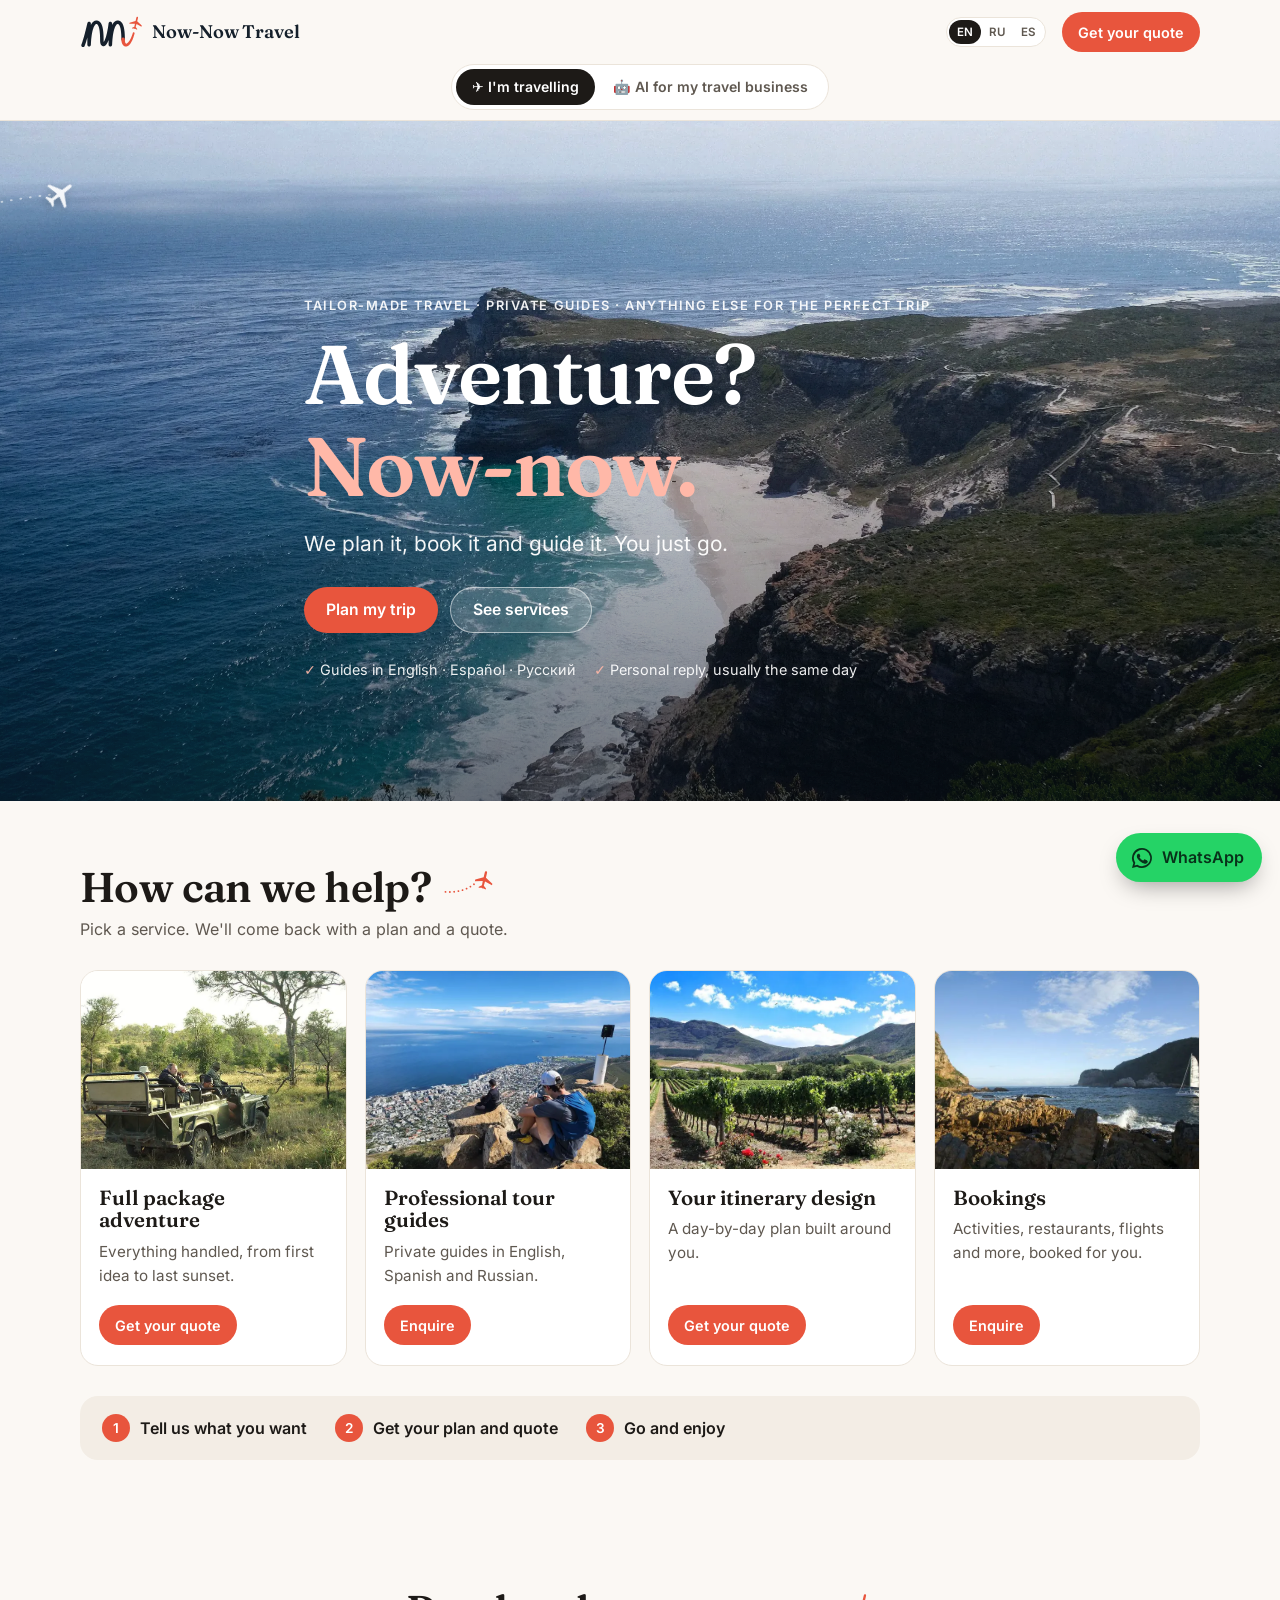
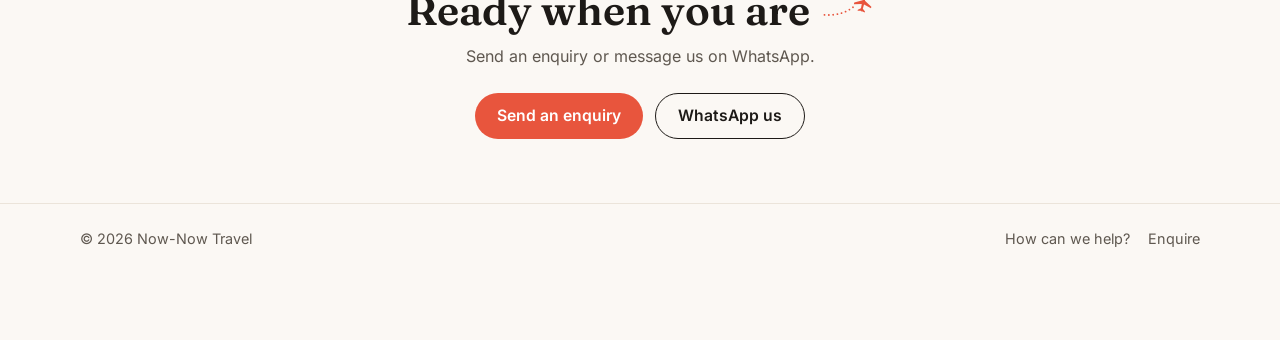
==== commit 49859100: "Custom domain nownowtravel.net: CNAME, canonical/og/JSON-LD URLs, sitemap, robots" ====
--- a/index.html
+++ b/index.html
@@ -5,7 +5,7 @@
 <meta name="viewport" content="width=device-width, initial-scale=1">
 <title>Now-Now Travel | Tailor-made adventures, private guides &amp; trip planning</title>
 <meta name="description" content="Full-package adventures, professional guides in English, Spanish and Russian, itinerary design and bookings. Get your quote.">
-<link rel="canonical" href="https://now-now-adventures.github.io/">
+<link rel="canonical" href="https://nownowtravel.net/">
 <meta name="robots" content="index,follow">
 <meta name="theme-color" content="#e8553d">
 <link rel="icon" href="/favicon-32.png" type="image/png" sizes="32x32">
@@ -17,8 +17,8 @@
 <meta property="og:site_name" content="Now-Now Travel">
 <meta property="og:title" content="Now-Now Travel | Adventure? Now-now.">
 <meta property="og:description" content="We plan it, book it and guide it, so you just go. Full-package adventures, private guides, itinerary design and bookings.">
-<meta property="og:url" content="https://now-now-adventures.github.io/">
-<meta property="og:image" content="https://now-now-adventures.github.io/img/og.jpg">
+<meta property="og:url" content="https://nownowtravel.net/">
+<meta property="og:image" content="https://nownowtravel.net/img/og.jpg">
 <meta property="og:image:width" content="1200">
 <meta property="og:image:height" content="630">
 <meta property="og:locale" content="en_GB">
@@ -27,14 +27,14 @@
 <meta name="twitter:card" content="summary_large_image">
 <meta name="twitter:title" content="Now-Now Travel | Adventure? Now-now.">
 <meta name="twitter:description" content="Full-package adventures, private guides, itinerary design and bookings.">
-<meta name="twitter:image" content="https://now-now-adventures.github.io/img/og.jpg">
+<meta name="twitter:image" content="https://nownowtravel.net/img/og.jpg">
 <link rel="preload" href="/fonts/inter-400.woff2" as="font" type="font/woff2" crossorigin>
 <link rel="preload" href="/fonts/fraunces-600.woff2" as="font" type="font/woff2" crossorigin>
 <link rel="preload" as="image" type="image/webp" href="/img/hero-m.webp" media="(max-width:800px)">
 <link rel="preload" as="image" type="image/webp" href="/img/hero.webp" media="(min-width:801px)">
 <link rel="stylesheet" href="/css/site.css">
 <script type="application/ld+json">
-{"@context":"https://schema.org","@type":"Organization","name":"Now-Now Travel","url":"https://now-now-adventures.github.io/","logo":"https://now-now-adventures.github.io/img/logo-512.png","image":"https://now-now-adventures.github.io/img/og.jpg","description":"Tailor-made adventure travel: full-package trips, professional tour guides in English, Spanish and Russian, itinerary design and bookings of activities, restaurants and flights.","knowsLanguage":["en","es","ru"],"areaServed":"Worldwide","makesOffer":[{"@type":"Offer","itemOffered":{"@type":"Service","name":"Full package adventure"}},{"@type":"Offer","itemOffered":{"@type":"Service","name":"Professional tour guides in English, Spanish and Russian"}},{"@type":"Offer","itemOffered":{"@type":"Service","name":"Itinerary design"}},{"@type":"Offer","itemOffered":{"@type":"Service","name":"Booking of activities, restaurants, flights and other services"}}]}
+{"@context":"https://schema.org","@type":"Organization","name":"Now-Now Travel","url":"https://nownowtravel.net/","logo":"https://nownowtravel.net/img/logo-512.png","image":"https://nownowtravel.net/img/og.jpg","description":"Tailor-made adventure travel: full-package trips, professional tour guides in English, Spanish and Russian, itinerary design and bookings of activities, restaurants and flights.","knowsLanguage":["en","es","ru"],"areaServed":"Worldwide","makesOffer":[{"@type":"Offer","itemOffered":{"@type":"Service","name":"Full package adventure"}},{"@type":"Offer","itemOffered":{"@type":"Service","name":"Professional tour guides in English, Spanish and Russian"}},{"@type":"Offer","itemOffered":{"@type":"Service","name":"Itinerary design"}},{"@type":"Offer","itemOffered":{"@type":"Service","name":"Booking of activities, restaurants, flights and other services"}}]}
 </script>
 </head>
 <body data-page="travel">
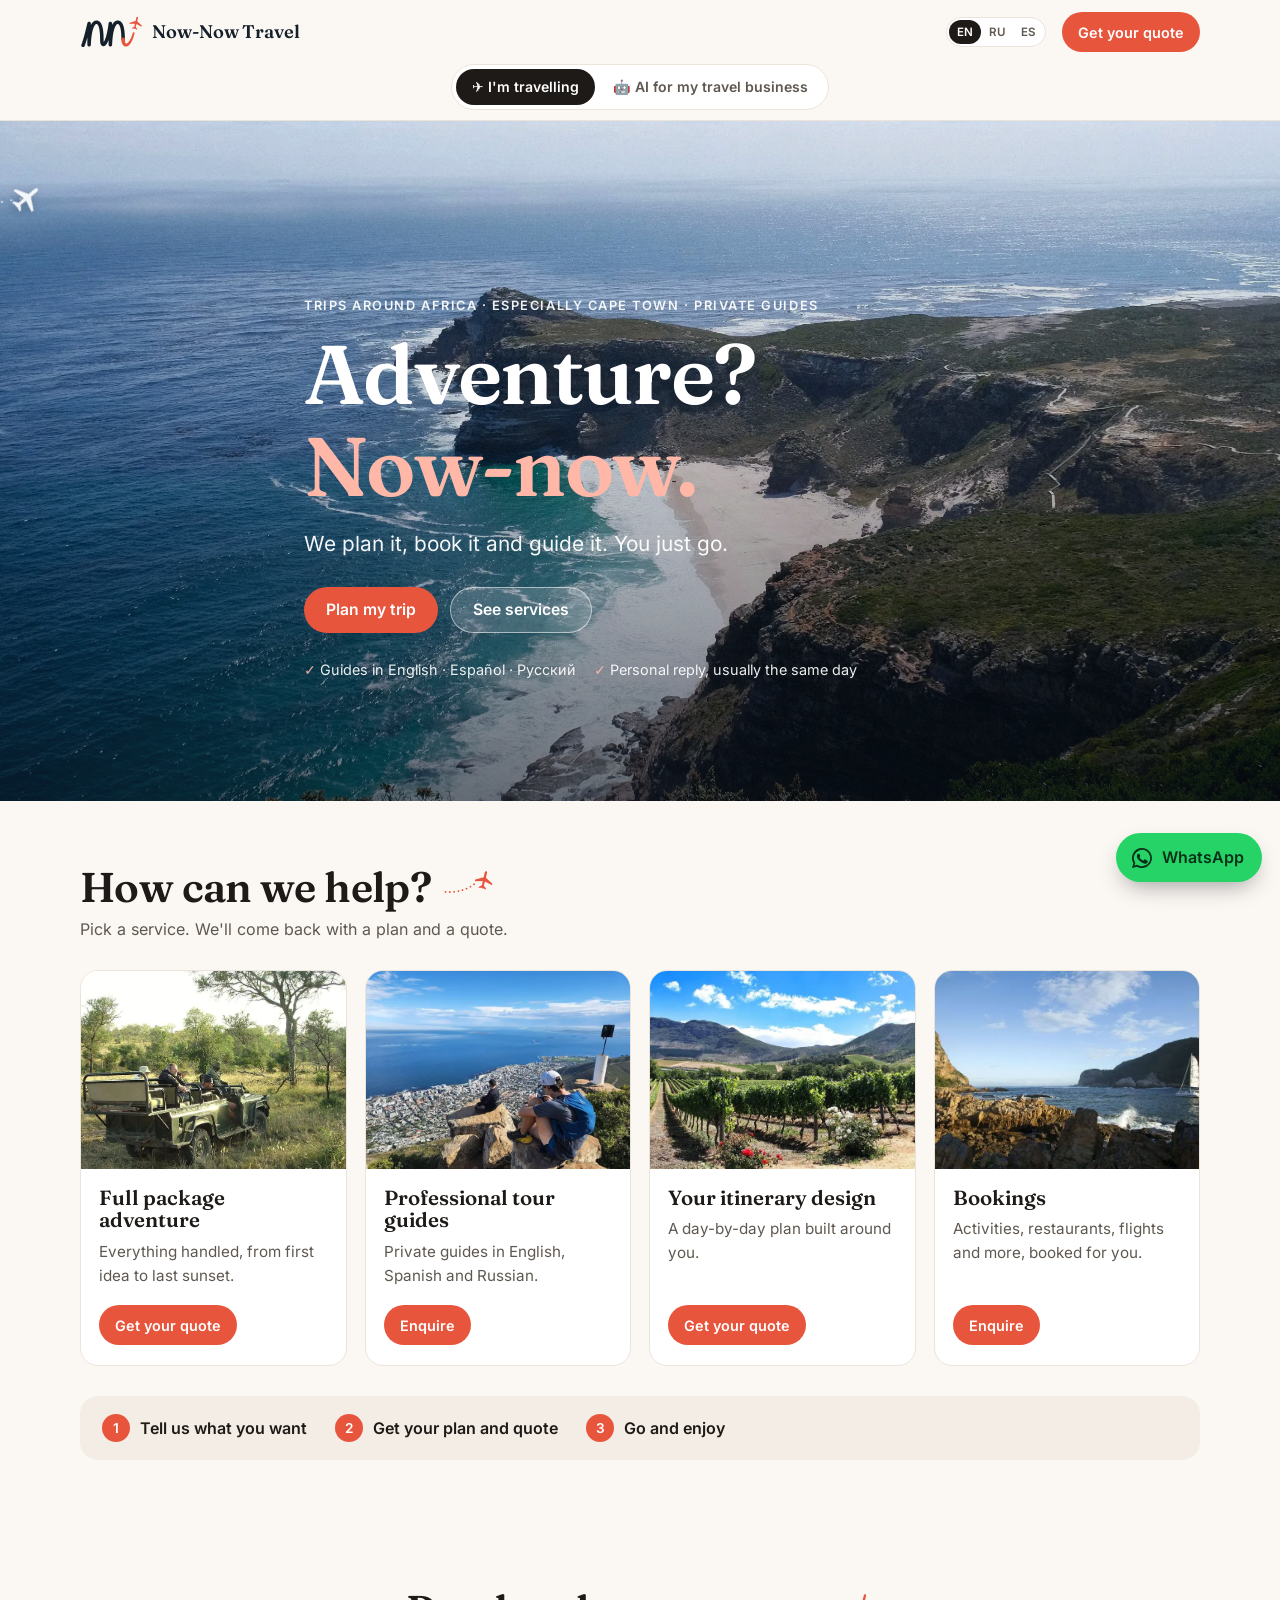
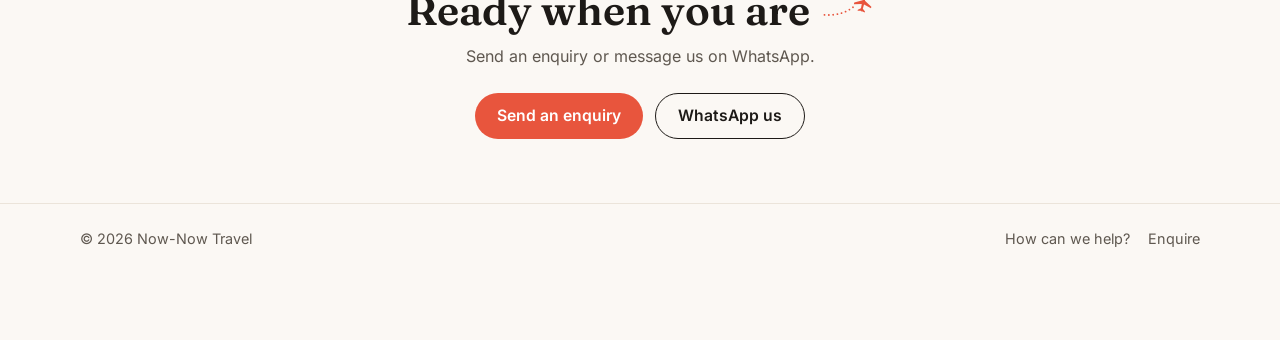
==== commit 078af1a0: "Travel tab: trips around Africa, especially Cape Town" ====
--- a/index.html
+++ b/index.html
@@ -3,8 +3,8 @@
 <head>
 <meta charset="utf-8">
 <meta name="viewport" content="width=device-width, initial-scale=1">
-<title>Now-Now Travel | Tailor-made adventures, private guides &amp; trip planning</title>
-<meta name="description" content="Full-package adventures, professional guides in English, Spanish and Russian, itinerary design and bookings. Get your quote.">
+<title>Now-Now Travel | Adventures around Africa, especially Cape Town</title>
+<meta name="description" content="Full-package adventures around Africa, especially Cape Town. Professional guides in English, Spanish and Russian, itinerary design and bookings. Get your quote.">
 <link rel="canonical" href="https://nownowtravel.net/">
 <meta name="robots" content="index,follow">
 <meta name="theme-color" content="#e8553d">
@@ -16,7 +16,7 @@
 <meta property="og:type" content="website">
 <meta property="og:site_name" content="Now-Now Travel">
 <meta property="og:title" content="Now-Now Travel | Adventure? Now-now.">
-<meta property="og:description" content="We plan it, book it and guide it, so you just go. Full-package adventures, private guides, itinerary design and bookings.">
+<meta property="og:description" content="We plan it, book it and guide it — around Africa, especially Cape Town. You just go.">
 <meta property="og:url" content="https://nownowtravel.net/">
 <meta property="og:image" content="https://nownowtravel.net/img/og.jpg">
 <meta property="og:image:width" content="1200">
@@ -26,7 +26,7 @@
 <meta property="og:locale:alternate" content="es_ES">
 <meta name="twitter:card" content="summary_large_image">
 <meta name="twitter:title" content="Now-Now Travel | Adventure? Now-now.">
-<meta name="twitter:description" content="Full-package adventures, private guides, itinerary design and bookings.">
+<meta name="twitter:description" content="Adventures around Africa, especially Cape Town. We plan it, book it and guide it. You just go.">
 <meta name="twitter:image" content="https://nownowtravel.net/img/og.jpg">
 <link rel="preload" href="/fonts/inter-400.woff2" as="font" type="font/woff2" crossorigin>
 <link rel="preload" href="/fonts/fraunces-600.woff2" as="font" type="font/woff2" crossorigin>
@@ -34,7 +34,7 @@
 <link rel="preload" as="image" type="image/webp" href="/img/hero.webp" media="(min-width:801px)">
 <link rel="stylesheet" href="/css/site.css">
 <script type="application/ld+json">
-{"@context":"https://schema.org","@type":"Organization","name":"Now-Now Travel","url":"https://nownowtravel.net/","logo":"https://nownowtravel.net/img/logo-512.png","image":"https://nownowtravel.net/img/og.jpg","description":"Tailor-made adventure travel: full-package trips, professional tour guides in English, Spanish and Russian, itinerary design and bookings of activities, restaurants and flights.","knowsLanguage":["en","es","ru"],"areaServed":"Worldwide","makesOffer":[{"@type":"Offer","itemOffered":{"@type":"Service","name":"Full package adventure"}},{"@type":"Offer","itemOffered":{"@type":"Service","name":"Professional tour guides in English, Spanish and Russian"}},{"@type":"Offer","itemOffered":{"@type":"Service","name":"Itinerary design"}},{"@type":"Offer","itemOffered":{"@type":"Service","name":"Booking of activities, restaurants, flights and other services"}}]}
+{"@context":"https://schema.org","@type":"Organization","name":"Now-Now Travel","url":"https://nownowtravel.net/","logo":"https://nownowtravel.net/img/logo-512.png","image":"https://nownowtravel.net/img/og.jpg","description":"Tailor-made adventure travel around Africa, especially Cape Town: full-package trips, professional tour guides in English, Spanish and Russian, itinerary design and bookings.","knowsLanguage":["en","es","ru"],"areaServed":"Africa","makesOffer":[{"@type":"Offer","itemOffered":{"@type":"Service","name":"Full package adventure"}},{"@type":"Offer","itemOffered":{"@type":"Service","name":"Professional tour guides in English, Spanish and Russian"}},{"@type":"Offer","itemOffered":{"@type":"Service","name":"Itinerary design"}},{"@type":"Offer","itemOffered":{"@type":"Service","name":"Booking of activities, restaurants, flights and other services"}}]}
 </script>
 </head>
 <body data-page="travel">
@@ -67,7 +67,7 @@
  </picture>
  <div class="sky" aria-hidden="true"><svg viewBox="0 0 1600 900" preserveAspectRatio="xMidYMin slice" focusable="false"><defs><path id="sk-pl" d="M95.58 28.92 L96.31 29.25 L96.56 30.23 L96.33 31.69 L95.19 36.49 L102.71 43.45 L102.27 45.29 L94.12 40.98 L92.7 45.83 L95.26 48.92 L94.94 50.24 L91.66 48.6 L90.8 49.04 L90.23 48.26 L86.56 48.25 L86.88 46.93 L90.55 45.32 L91.46 40.35 L82.25 40.54 L82.68 38.7 L92.53 35.86 L93.67 31.06 L94.11 29.65 L94.78 28.89Z" transform="rotate(45) translate(-92.48 -39.56)"/></defs><mask id="sk-m1" maskUnits="userSpaceOnUse" x="-200" y="-100" width="2000" height="1100"><path d="M-80 120C240 30 520 150 820 80S1360 40 1700 110" pathLength="1" fill="none" stroke="#fff" stroke-width="10" stroke-dasharray="1 1" stroke-dashoffset="1"><animate attributeName="stroke-dashoffset" values="1;1;0;0" keyTimes="0;0.02;0.66;1" dur="20s" repeatCount="indefinite"/></path></mask><g opacity=".9"><animate attributeName="opacity" values=".9;.9;.9;0" keyTimes="0;0.02;0.66;1" dur="20s" repeatCount="indefinite"/><path class="sk-trail" d="M-80 120C240 30 520 150 820 80S1360 40 1700 110" mask="url(#sk-m1)"/><use href="#sk-pl" fill="#fff" transform="scale(1.7)"><animateMotion dur="20s" repeatCount="indefinite" rotate="auto" calcMode="linear" keyPoints="0;0;1;1" keyTimes="0;0.02;0.66;1" path="M-80 120C240 30 520 150 820 80S1360 40 1700 110"/></use></g><mask id="sk-m2" maskUnits="userSpaceOnUse" x="-200" y="-100" width="2000" height="1100"><path d="M1700 60C1400 140 1100 40 800 110S300 70-100 135" pathLength="1" fill="none" stroke="#fff" stroke-width="10" stroke-dasharray="1 1" stroke-dashoffset="1"><animate attributeName="stroke-dashoffset" values="1;1;0;0" keyTimes="0;0.3;0.86;1" dur="26s" repeatCount="indefinite"/></path></mask><g opacity=".95"><animate attributeName="opacity" values=".95;.95;.95;0" keyTimes="0;0.3;0.86;1" dur="26s" repeatCount="indefinite"/><path class="sk-trail" d="M1700 60C1400 140 1100 40 800 110S300 70-100 135" mask="url(#sk-m2)"/><use href="#sk-pl" fill="#e8553d" transform="scale(1.2)"><animateMotion dur="26s" repeatCount="indefinite" rotate="auto" calcMode="linear" keyPoints="0;0;1;1" keyTimes="0;0.3;0.86;1" path="M1700 60C1400 140 1100 40 800 110S300 70-100 135"/></use></g></svg></div>
  <div class="wrap">
-  <p class="eyebrow" data-t="eyebrow">Tailor-made travel · Private guides · Anything else for the perfect trip</p>
+  <p class="eyebrow" data-t="eyebrow">Trips around Africa · Especially Cape Town · Private guides</p>
   <h1 id="h1" data-t="h1" data-html>Adventure? <em>Now-now.</em></h1>
   <p class="lead" data-t="lead">We plan it, book it and guide it. You just go.</p>
   <div class="actions">
--- a/css/site.css
+++ b/css/site.css
@@ -46,7 +46,7 @@
 .hero picture{position:absolute;inset:0;width:100%;height:100%;overflow:hidden}
 .hero picture img{position:absolute;inset:0;width:100%;height:100%;object-fit:cover;transform:scale(1);transform-origin:50% 50%;animation:hero-zoom 28s ease-out forwards}
 .hero-travel picture img{object-position:center 48%}
-.hero-ai picture img{object-position:center 68%}
+.hero-ai picture img{object-position:center 45%}
 @keyframes hero-zoom{from{transform:scale(1)}to{transform:scale(1.06)}}
 .hero::after{content:"";position:absolute;inset:0;background:linear-gradient(180deg,rgba(10,15,25,.08) 0%,rgba(10,15,25,.16) 42%,rgba(10,15,25,.40) 74%,rgba(10,15,25,.60) 100%)}
 .hero .wrap{position:relative;z-index:2;padding-bottom:56px;padding-top:80px}
@@ -97,7 +97,11 @@
 .ai-top .sec-h{margin-bottom:0}
 .qd-preview{display:block;margin:0;padding:0;border-radius:16px;overflow:hidden;border:1.5px solid rgba(255,255,255,.12);box-shadow:0 20px 44px -22px rgba(0,0,0,.7);background:#070B12;cursor:pointer;transition:transform .25s ease,box-shadow .25s ease,border-color .25s ease;text-decoration:none;color:inherit}
 .qd-preview:hover{transform:translateY(-4px);border-color:rgba(127,211,196,.55);box-shadow:0 24px 48px -20px rgba(0,0,0,.8)}
-.qd-preview img{width:100%;height:auto;display:block;aspect-ratio:800/557;object-fit:cover}
+.qd-preview{position:relative;aspect-ratio:800/557}
+.qd-live{position:absolute;inset:0;overflow:hidden;background:#070B12 radial-gradient(circle at 50% 40%,rgba(127,211,196,.18),transparent 60%)}
+.qd-live iframe{position:absolute;top:0;left:0;width:250%;height:250%;border:0;transform:scale(.4);transform-origin:0 0;pointer-events:none;background:transparent}
+.qd-hit{position:absolute;inset:0;display:flex;align-items:flex-end;justify-content:flex-end;padding:14px;text-decoration:none;color:inherit}
+.qd-pill{background:rgba(7,11,18,.82);border:1px solid rgba(127,211,196,.55);color:#fff;border-radius:999px;padding:7px 13px;font-size:13px;line-height:1.2;font-weight:600;letter-spacing:.01em;backdrop-filter:blur(4px)}
 .reveal{opacity:0;transform:translateY(22px);transition:opacity .7s ease,transform .7s cubic-bezier(.22,1,.36,1)}
 .reveal.in{opacity:1;transform:none}
 .svc .card.reveal:nth-child(1){transition-delay:.05s}
@@ -156,9 +160,10 @@
   .hero{min-height:72vh}
   .hero .wrap{padding-bottom:40px}
   .hero-travel picture img{object-position:center 50%}
-  .hero-ai picture img{object-position:center 62%}
+  .hero-ai picture img{object-position:center 45%}
   .ai-top{grid-template-columns:1fr;gap:20px;margin-bottom:24px}
-  .qd-preview img{max-height:200px}
+  .qd-preview{aspect-ratio:4/3;max-height:260px}
+  .qd-live iframe{width:200%;height:200%;transform:scale(.5)}
   .tab{padding:0 12px;font-size:.8rem;min-height:34px}
   .logo{font-size:1.04rem;gap:7px}
   .logo .mk{height:30px}
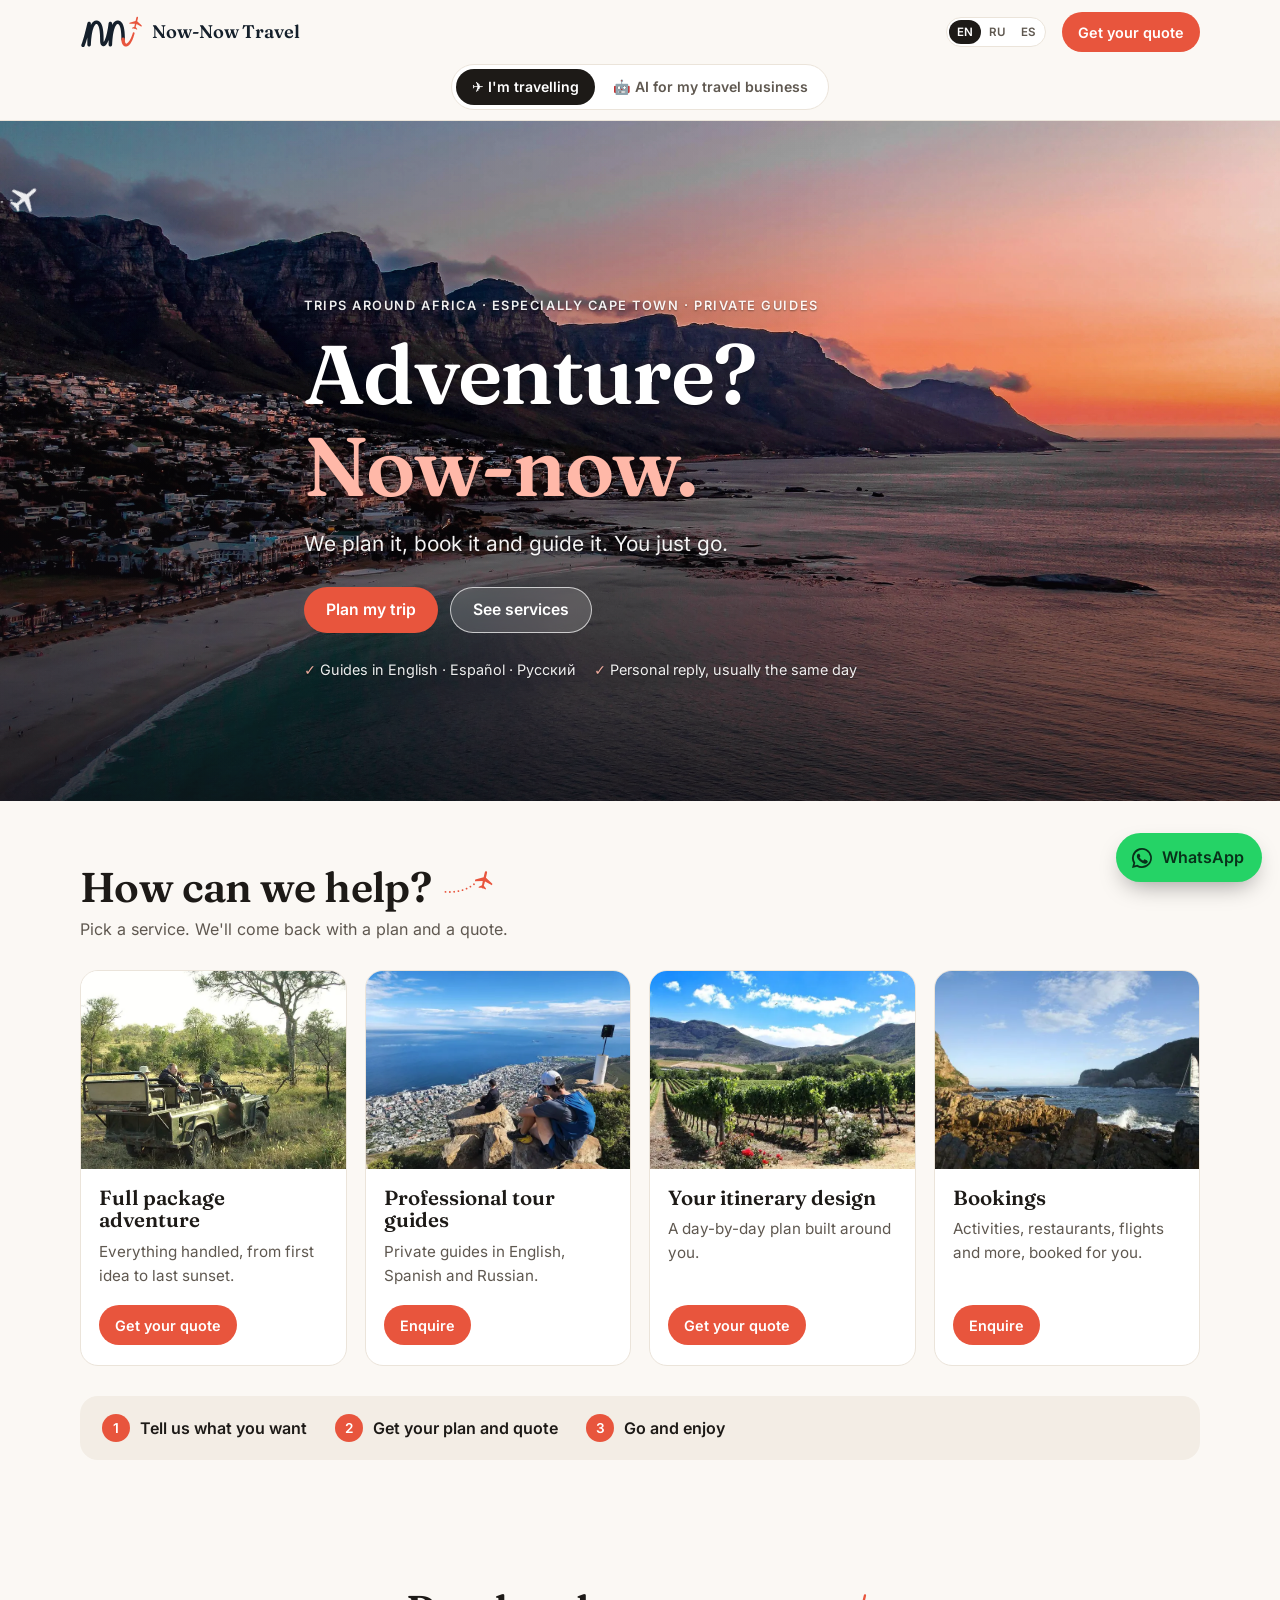
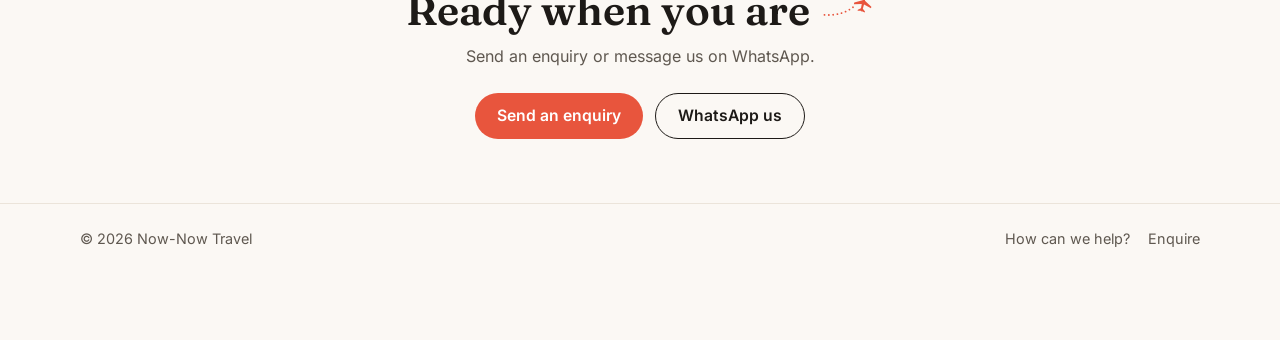
==== commit 1b6fb750: "Travel tab hero: Unsplash Camps Bay sunset by Jaman Asad Clearer hero type on both tabs: a warmer du" ====
--- a/index.html
+++ b/index.html
@@ -63,7 +63,7 @@
   <source media="(max-width:800px)" type="image/jpeg" srcset="/img/hero-m.jpg">
   <source type="image/webp" srcset="/img/hero-1280.webp 1280w, /img/hero.webp 2560w" sizes="100vw">
   <source type="image/jpeg" srcset="/img/hero-1280.jpg 1280w, /img/hero.jpg 2560w" sizes="100vw">
-  <img src="/img/hero.jpg" alt="Cliffs, a white-sand cove and turquoise sea on the Cape Peninsula, South Africa" width="2560" height="1440" fetchpriority="high">
+  <img src="/img/hero.jpg" alt="Camps Bay and the Twelve Apostles at sunset, Cape Town" width="2560" height="1440" fetchpriority="high">
  </picture>
  <div class="sky" aria-hidden="true"><svg viewBox="0 0 1600 900" preserveAspectRatio="xMidYMin slice" focusable="false"><defs><path id="sk-pl" d="M95.58 28.92 L96.31 29.25 L96.56 30.23 L96.33 31.69 L95.19 36.49 L102.71 43.45 L102.27 45.29 L94.12 40.98 L92.7 45.83 L95.26 48.92 L94.94 50.24 L91.66 48.6 L90.8 49.04 L90.23 48.26 L86.56 48.25 L86.88 46.93 L90.55 45.32 L91.46 40.35 L82.25 40.54 L82.68 38.7 L92.53 35.86 L93.67 31.06 L94.11 29.65 L94.78 28.89Z" transform="rotate(45) translate(-92.48 -39.56)"/></defs><mask id="sk-m1" maskUnits="userSpaceOnUse" x="-200" y="-100" width="2000" height="1100"><path d="M-80 120C240 30 520 150 820 80S1360 40 1700 110" pathLength="1" fill="none" stroke="#fff" stroke-width="10" stroke-dasharray="1 1" stroke-dashoffset="1"><animate attributeName="stroke-dashoffset" values="1;1;0;0" keyTimes="0;0.02;0.66;1" dur="20s" repeatCount="indefinite"/></path></mask><g opacity=".9"><animate attributeName="opacity" values=".9;.9;.9;0" keyTimes="0;0.02;0.66;1" dur="20s" repeatCount="indefinite"/><path class="sk-trail" d="M-80 120C240 30 520 150 820 80S1360 40 1700 110" mask="url(#sk-m1)"/><use href="#sk-pl" fill="#fff" transform="scale(1.7)"><animateMotion dur="20s" repeatCount="indefinite" rotate="auto" calcMode="linear" keyPoints="0;0;1;1" keyTimes="0;0.02;0.66;1" path="M-80 120C240 30 520 150 820 80S1360 40 1700 110"/></use></g><mask id="sk-m2" maskUnits="userSpaceOnUse" x="-200" y="-100" width="2000" height="1100"><path d="M1700 60C1400 140 1100 40 800 110S300 70-100 135" pathLength="1" fill="none" stroke="#fff" stroke-width="10" stroke-dasharray="1 1" stroke-dashoffset="1"><animate attributeName="stroke-dashoffset" values="1;1;0;0" keyTimes="0;0.3;0.86;1" dur="26s" repeatCount="indefinite"/></path></mask><g opacity=".95"><animate attributeName="opacity" values=".95;.95;.95;0" keyTimes="0;0.3;0.86;1" dur="26s" repeatCount="indefinite"/><path class="sk-trail" d="M1700 60C1400 140 1100 40 800 110S300 70-100 135" mask="url(#sk-m2)"/><use href="#sk-pl" fill="#e8553d" transform="scale(1.2)"><animateMotion dur="26s" repeatCount="indefinite" rotate="auto" calcMode="linear" keyPoints="0;0;1;1" keyTimes="0;0.3;0.86;1" path="M1700 60C1400 140 1100 40 800 110S300 70-100 135"/></use></g></svg></div>
  <div class="wrap">
--- a/css/site.css
+++ b/css/site.css
@@ -38,7 +38,7 @@
 .btn{display:inline-flex;align-items:center;justify-content:center;gap:8px;min-height:46px;padding:0 22px;border-radius:999px;border:0;font:600 .98rem var(--body);text-decoration:none;cursor:pointer;transition:background .2s ease,transform .2s ease,box-shadow .2s ease,border-color .2s ease,color .2s ease}
 .btn:active{transform:scale(.98)}
 .btn-p{background:var(--coral);color:#fff}.btn-p:hover{background:var(--coral-d)}
-.btn-g{background:rgba(255,255,255,.16);color:#fff;border:1px solid rgba(255,255,255,.55)}.btn-g:hover{background:rgba(255,255,255,.26)}
+.btn-g{background:rgba(255,255,255,.16);color:#fff;border:1px solid rgba(255,255,255,.7);backdrop-filter:blur(8px);-webkit-backdrop-filter:blur(8px)}.btn-g:hover{background:rgba(255,255,255,.26)}
 .btn-o{background:transparent;color:var(--ink);border:1.5px solid var(--ink)}.btn-o:hover{background:var(--ink);color:#fff}
 .btn-sm{min-height:40px;padding:0 16px;font-size:.9rem}
 /* hero */
@@ -48,12 +48,13 @@
 .hero-travel picture img{object-position:center 48%}
 .hero-ai picture img{object-position:center 45%}
 @keyframes hero-zoom{from{transform:scale(1)}to{transform:scale(1.06)}}
-.hero::after{content:"";position:absolute;inset:0;background:linear-gradient(180deg,rgba(10,15,25,.08) 0%,rgba(10,15,25,.16) 42%,rgba(10,15,25,.40) 74%,rgba(10,15,25,.60) 100%)}
+.hero::after{content:"";position:absolute;inset:0;background:linear-gradient(180deg,rgba(16,12,18,.08) 0%,rgba(16,12,18,.05) 36%,rgba(16,12,18,.36) 66%,rgba(14,11,16,.70) 100%),linear-gradient(90deg,rgba(14,11,16,.28) 0%,rgba(14,11,16,.10) 40%,transparent 68%)}
 .hero .wrap{position:relative;z-index:2;padding-bottom:56px;padding-top:80px}
 .eyebrow{font-size:.8rem;font-weight:600;letter-spacing:.12em;text-transform:uppercase;opacity:.92;margin:0 0 14px}
 .hero h1{font-size:clamp(2.6rem,7.5vw,5.2rem);letter-spacing:-.02em;max-width:12ch}
 .hero-ai h1{max-width:14ch;font-size:clamp(2.4rem,6.5vw,4.6rem)}
-.hero h1 em{font-style:normal;color:#ffb8a8}
+.hero h1,.hero p.lead,.hero .eyebrow,.hero .chips{text-shadow:0 1px 2px rgba(0,0,0,.45),0 8px 28px rgba(0,0,0,.35)}
+.hero h1 em{font-style:normal;color:#ffb8a8;text-shadow:0 1px 2px rgba(0,0,0,.35),0 6px 22px rgba(80,30,20,.3)}
 .hero p.lead{font-size:clamp(1.05rem,2.2vw,1.3rem);max-width:34ch;margin:16px 0 26px;opacity:.95}
 .actions{display:flex;flex-wrap:wrap;gap:12px}
 .chips{display:flex;flex-wrap:wrap;gap:8px 18px;margin:26px 0 0;padding:0;list-style:none;font-size:.9rem;opacity:.92}
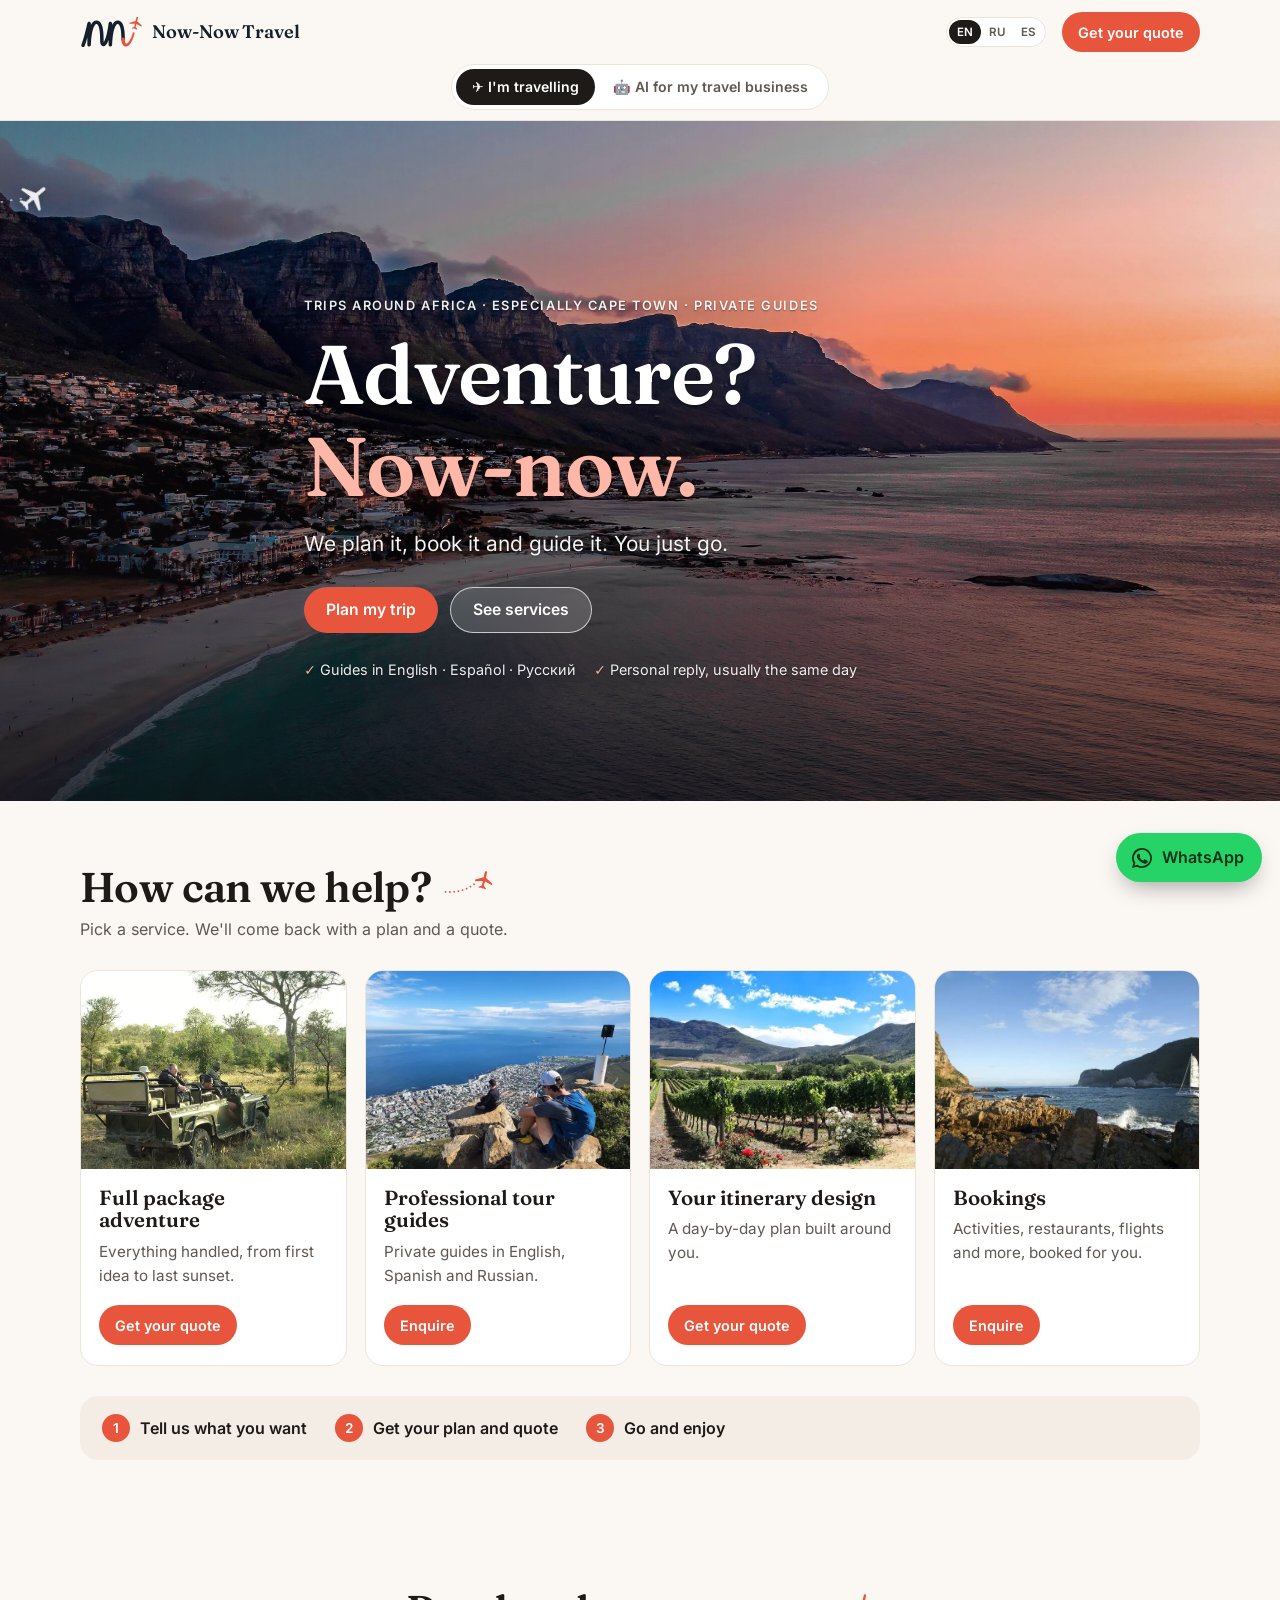
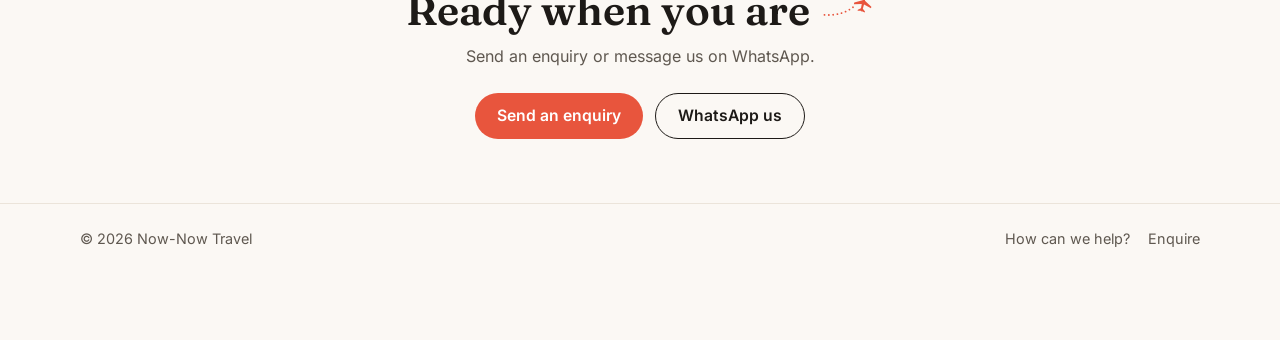
==== commit e9191444: "Cache-bust hero images and site CSS Browsers were holding the previous AI-tab photo at the same URL." ====
--- a/index.html
+++ b/index.html
@@ -30,9 +30,9 @@
 <meta name="twitter:image" content="https://nownowtravel.net/img/og.jpg">
 <link rel="preload" href="/fonts/inter-400.woff2" as="font" type="font/woff2" crossorigin>
 <link rel="preload" href="/fonts/fraunces-600.woff2" as="font" type="font/woff2" crossorigin>
-<link rel="preload" as="image" type="image/webp" href="/img/hero-m.webp" media="(max-width:800px)">
-<link rel="preload" as="image" type="image/webp" href="/img/hero.webp" media="(min-width:801px)">
-<link rel="stylesheet" href="/css/site.css">
+<link rel="preload" as="image" type="image/webp" href="/img/hero-m.webp?v=20261112c" media="(max-width:800px)">
+<link rel="preload" as="image" type="image/webp" href="/img/hero.webp?v=20261112c" media="(min-width:801px)">
+<link rel="stylesheet" href="/css/site.css?v=20261112c">
 <script type="application/ld+json">
 {"@context":"https://schema.org","@type":"Organization","name":"Now-Now Travel","url":"https://nownowtravel.net/","logo":"https://nownowtravel.net/img/logo-512.png","image":"https://nownowtravel.net/img/og.jpg","description":"Tailor-made adventure travel around Africa, especially Cape Town: full-package trips, professional tour guides in English, Spanish and Russian, itinerary design and bookings.","knowsLanguage":["en","es","ru"],"areaServed":"Africa","makesOffer":[{"@type":"Offer","itemOffered":{"@type":"Service","name":"Full package adventure"}},{"@type":"Offer","itemOffered":{"@type":"Service","name":"Professional tour guides in English, Spanish and Russian"}},{"@type":"Offer","itemOffered":{"@type":"Service","name":"Itinerary design"}},{"@type":"Offer","itemOffered":{"@type":"Service","name":"Booking of activities, restaurants, flights and other services"}}]}
 </script>
@@ -59,11 +59,11 @@
 <main id="main">
 <section class="hero hero-travel" id="top" aria-labelledby="h1">
  <picture>
-  <source media="(max-width:800px)" type="image/webp" srcset="/img/hero-m.webp">
-  <source media="(max-width:800px)" type="image/jpeg" srcset="/img/hero-m.jpg">
-  <source type="image/webp" srcset="/img/hero-1280.webp 1280w, /img/hero.webp 2560w" sizes="100vw">
-  <source type="image/jpeg" srcset="/img/hero-1280.jpg 1280w, /img/hero.jpg 2560w" sizes="100vw">
-  <img src="/img/hero.jpg" alt="Camps Bay and the Twelve Apostles at sunset, Cape Town" width="2560" height="1440" fetchpriority="high">
+  <source media="(max-width:800px)" type="image/webp" srcset="/img/hero-m.webp?v=20261112c">
+  <source media="(max-width:800px)" type="image/jpeg" srcset="/img/hero-m.jpg?v=20261112c">
+  <source type="image/webp" srcset="/img/hero-1280.webp?v=20261112c 1280w, /img/hero.webp?v=20261112c 2560w" sizes="100vw">
+  <source type="image/jpeg" srcset="/img/hero-1280.jpg?v=20261112c 1280w, /img/hero.jpg?v=20261112c 2560w" sizes="100vw">
+  <img src="/img/hero.jpg?v=20261112c" alt="Camps Bay and the Twelve Apostles at sunset, Cape Town" width="2560" height="1440" fetchpriority="high">
  </picture>
  <div class="sky" aria-hidden="true"><svg viewBox="0 0 1600 900" preserveAspectRatio="xMidYMin slice" focusable="false"><defs><path id="sk-pl" d="M95.58 28.92 L96.31 29.25 L96.56 30.23 L96.33 31.69 L95.19 36.49 L102.71 43.45 L102.27 45.29 L94.12 40.98 L92.7 45.83 L95.26 48.92 L94.94 50.24 L91.66 48.6 L90.8 49.04 L90.23 48.26 L86.56 48.25 L86.88 46.93 L90.55 45.32 L91.46 40.35 L82.25 40.54 L82.68 38.7 L92.53 35.86 L93.67 31.06 L94.11 29.65 L94.78 28.89Z" transform="rotate(45) translate(-92.48 -39.56)"/></defs><mask id="sk-m1" maskUnits="userSpaceOnUse" x="-200" y="-100" width="2000" height="1100"><path d="M-80 120C240 30 520 150 820 80S1360 40 1700 110" pathLength="1" fill="none" stroke="#fff" stroke-width="10" stroke-dasharray="1 1" stroke-dashoffset="1"><animate attributeName="stroke-dashoffset" values="1;1;0;0" keyTimes="0;0.02;0.66;1" dur="20s" repeatCount="indefinite"/></path></mask><g opacity=".9"><animate attributeName="opacity" values=".9;.9;.9;0" keyTimes="0;0.02;0.66;1" dur="20s" repeatCount="indefinite"/><path class="sk-trail" d="M-80 120C240 30 520 150 820 80S1360 40 1700 110" mask="url(#sk-m1)"/><use href="#sk-pl" fill="#fff" transform="scale(1.7)"><animateMotion dur="20s" repeatCount="indefinite" rotate="auto" calcMode="linear" keyPoints="0;0;1;1" keyTimes="0;0.02;0.66;1" path="M-80 120C240 30 520 150 820 80S1360 40 1700 110"/></use></g><mask id="sk-m2" maskUnits="userSpaceOnUse" x="-200" y="-100" width="2000" height="1100"><path d="M1700 60C1400 140 1100 40 800 110S300 70-100 135" pathLength="1" fill="none" stroke="#fff" stroke-width="10" stroke-dasharray="1 1" stroke-dashoffset="1"><animate attributeName="stroke-dashoffset" values="1;1;0;0" keyTimes="0;0.3;0.86;1" dur="26s" repeatCount="indefinite"/></path></mask><g opacity=".95"><animate attributeName="opacity" values=".95;.95;.95;0" keyTimes="0;0.3;0.86;1" dur="26s" repeatCount="indefinite"/><path class="sk-trail" d="M1700 60C1400 140 1100 40 800 110S300 70-100 135" mask="url(#sk-m2)"/><use href="#sk-pl" fill="#e8553d" transform="scale(1.2)"><animateMotion dur="26s" repeatCount="indefinite" rotate="auto" calcMode="linear" keyPoints="0;0;1;1" keyTimes="0;0.3;0.86;1" path="M1700 60C1400 140 1100 40 800 110S300 70-100 135"/></use></g></svg></div>
  <div class="wrap">
@@ -145,6 +145,6 @@
   </form>
  </div>
 </dialog>
-<script src="/js/site.js" defer></script>
+<script src="/js/site.js?v=20261112c" defer></script>
 </body>
 </html>
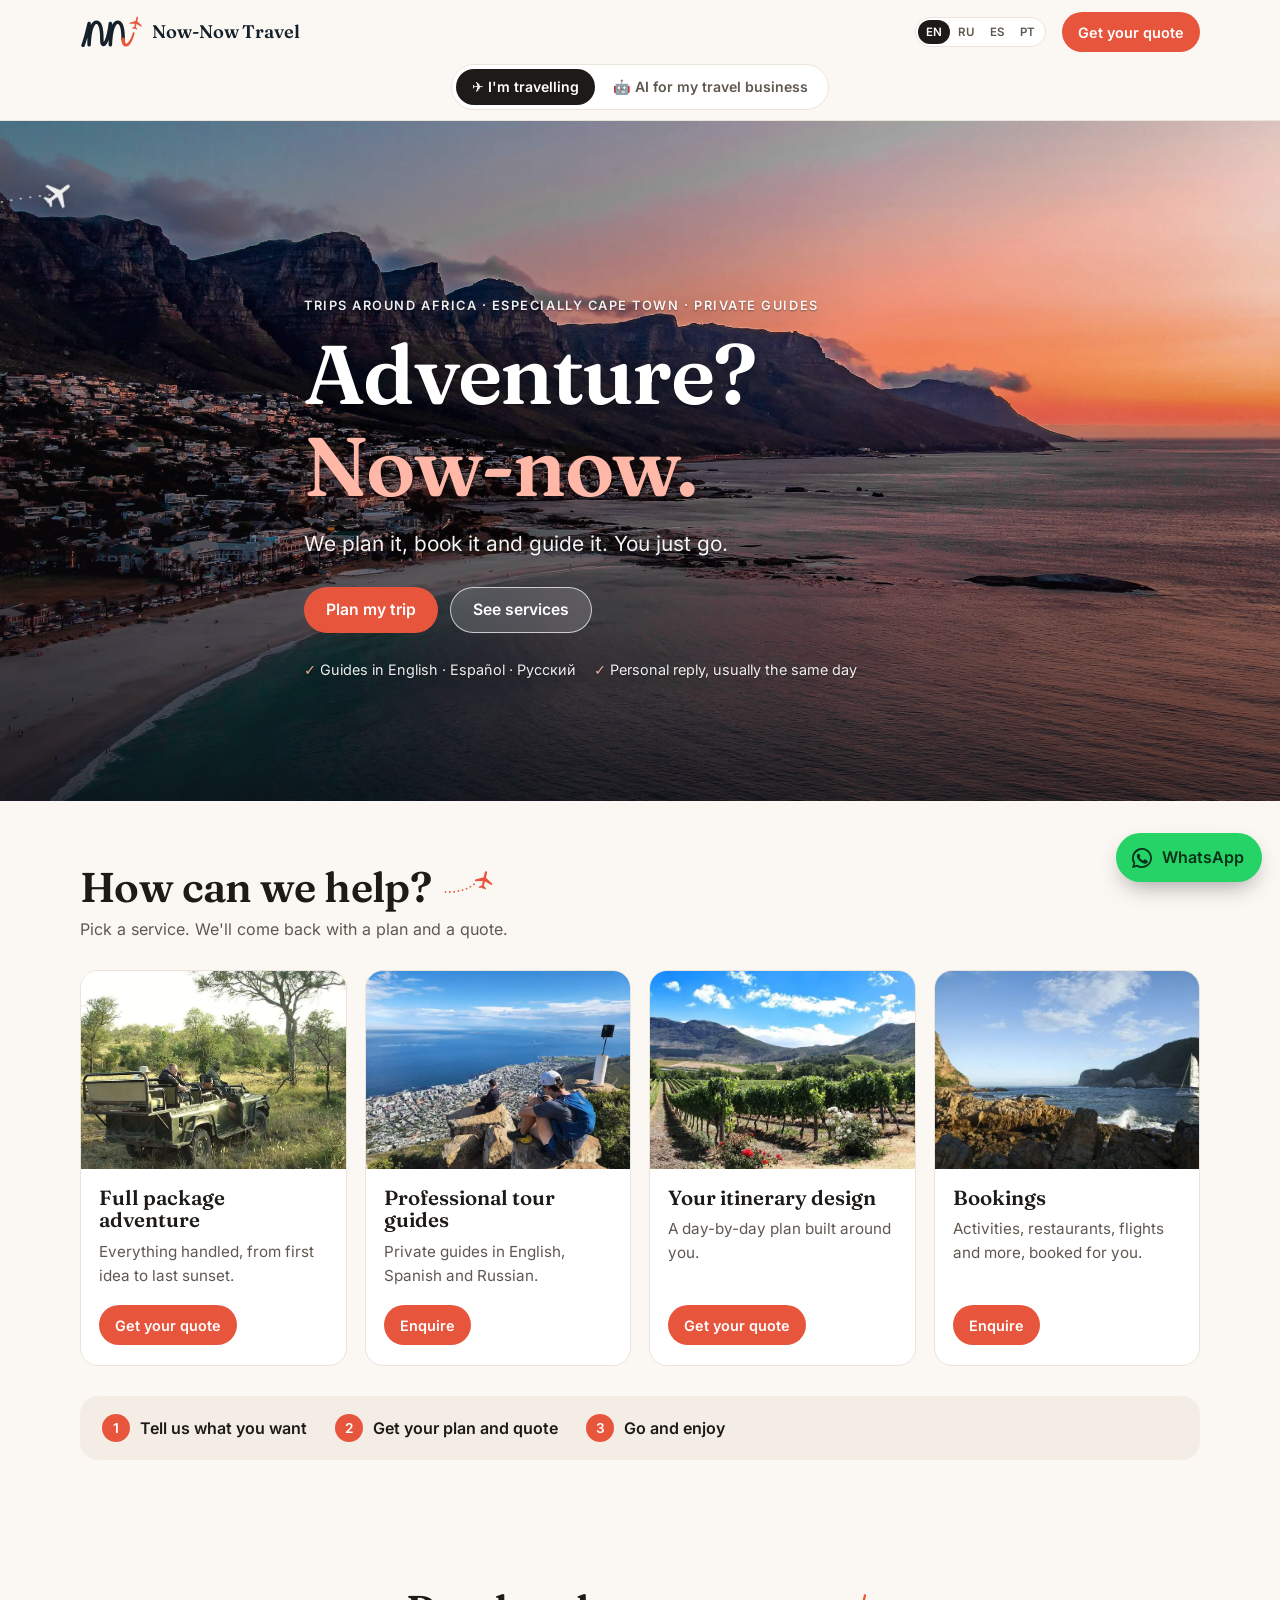
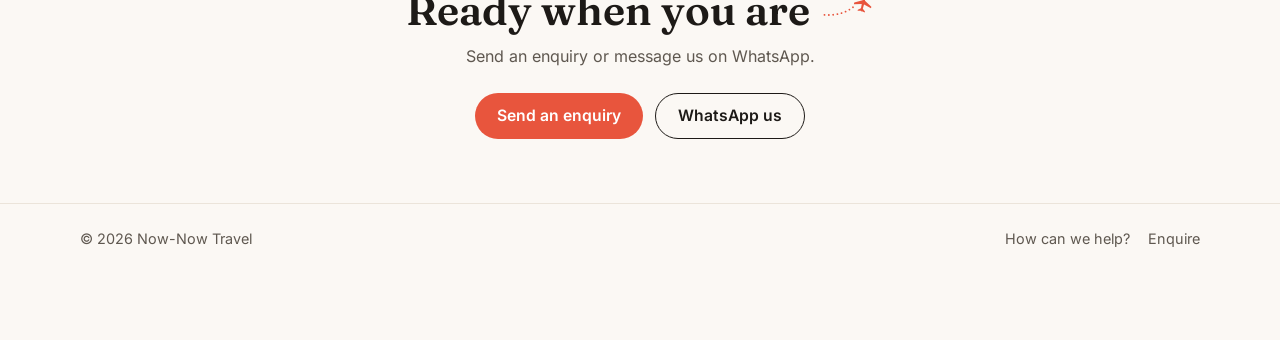
==== commit c469b3b8: "Sync Travel AiGent preview with the new start page The live app now has English, Russian, Spanish an" ====
--- a/index.html
+++ b/index.html
@@ -24,6 +24,7 @@
 <meta property="og:locale" content="en_GB">
 <meta property="og:locale:alternate" content="ru_RU">
 <meta property="og:locale:alternate" content="es_ES">
+<meta property="og:locale:alternate" content="pt_BR">
 <meta name="twitter:card" content="summary_large_image">
 <meta name="twitter:title" content="Now-Now Travel | Adventure? Now-now.">
 <meta name="twitter:description" content="Adventures around Africa, especially Cape Town. We plan it, book it and guide it. You just go.">
@@ -32,7 +33,7 @@
 <link rel="preload" href="/fonts/fraunces-600.woff2" as="font" type="font/woff2" crossorigin>
 <link rel="preload" as="image" type="image/webp" href="/img/hero-m.webp?v=20261112c" media="(max-width:800px)">
 <link rel="preload" as="image" type="image/webp" href="/img/hero.webp?v=20261112c" media="(min-width:801px)">
-<link rel="stylesheet" href="/css/site.css?v=20261112c">
+<link rel="stylesheet" href="/css/site.css?v=20261112d">
 <script type="application/ld+json">
 {"@context":"https://schema.org","@type":"Organization","name":"Now-Now Travel","url":"https://nownowtravel.net/","logo":"https://nownowtravel.net/img/logo-512.png","image":"https://nownowtravel.net/img/og.jpg","description":"Tailor-made adventure travel around Africa, especially Cape Town: full-package trips, professional tour guides in English, Spanish and Russian, itinerary design and bookings.","knowsLanguage":["en","es","ru"],"areaServed":"Africa","makesOffer":[{"@type":"Offer","itemOffered":{"@type":"Service","name":"Full package adventure"}},{"@type":"Offer","itemOffered":{"@type":"Service","name":"Professional tour guides in English, Spanish and Russian"}},{"@type":"Offer","itemOffered":{"@type":"Service","name":"Itinerary design"}},{"@type":"Offer","itemOffered":{"@type":"Service","name":"Booking of activities, restaurants, flights and other services"}}]}
 </script>
@@ -45,7 +46,7 @@
    <svg class="mk" viewBox="1 26 104 56" aria-hidden="true"><path class="mk-ink" d="M14.16 37.76 L13.95 37.95 L13.76 38.16 L13.59 38.39 L13.44 38.63 L13.32 38.89 L13.22 39.16 L13.16 39.43 L12.9 40.47 L12.63 41.56 L12.36 42.7 L12.07 43.91 L11.77 45.16 L11.45 46.47 L11.13 47.82 L10.79 49.21 L10.43 50.65 L10.12 51.91 L9.75 53.36 L9.35 54.91 L8.94 56.49 L8.51 58.09 L8.06 59.72 L7.6 61.38 L7.11 63.06 L6.62 64.75 L6.1 66.46 L5.56 68.19 L5.01 69.92 L4.43 71.66 L3.84 73.41 L3.22 75.16 L3.16 75.43 L3.11 75.72 L3.1 76 L3.11 76.28 L3.16 76.57 L3.22 76.84 L3.32 77.11 L3.44 77.37 L3.59 77.61 L3.76 77.84 L3.95 78.05 L4.16 78.24 L4.39 78.41 L4.63 78.56 L4.89 78.68 L5.16 78.78 L5.43 78.84 L5.72 78.89 L6 78.9 L6.28 78.89 L6.57 78.84 L6.84 78.78 L7.11 78.68 L7.37 78.56 L7.61 78.41 L7.84 78.24 L8.05 78.05 L8.24 77.84 L8.41 77.61 L8.56 77.37 L8.68 77.11 L8.78 76.84 L9.39 75.09 L9.98 73.35 L10.56 71.6 L11.11 69.87 L11.65 68.15 L12.17 66.44 L12.66 64.74 L13.1 63.22 L13.1 63.7 L13.1 65.14 L13.1 66.58 L13.1 68 L13.1 69.42 L13.1 70.83 L13.1 72.23 L13.1 73.62 L13.1 75 L13.11 75.28 L13.16 75.57 L13.22 75.84 L13.32 76.11 L13.44 76.37 L13.59 76.61 L13.76 76.84 L13.95 77.05 L14.16 77.24 L14.39 77.41 L14.63 77.56 L14.89 77.68 L15.16 77.78 L15.43 77.84 L15.72 77.89 L16 77.9 L16.28 77.89 L16.57 77.84 L16.84 77.78 L17.11 77.68 L17.37 77.56 L17.61 77.41 L17.84 77.24 L18.05 77.05 L18.24 76.84 L18.41 76.61 L18.56 76.37 L18.68 76.11 L18.78 75.84 L18.84 75.57 L18.89 75.28 L18.9 75 L19.03 72.2 L19.22 69.3 L19.44 66.52 L19.71 63.86 L20 61.34 L20.31 59.14 L20.67 56.98 L21.07 54.86 L21.5 52.87 L21.9 51.28 L22.38 49.56 L22.88 48.04 L23.35 46.77 L23.89 45.5 L24.39 44.48 L24.9 43.58 L25.43 42.8 L25.91 42.18 L26.37 41.71 L26.8 41.36 L27.15 41.14 L27.48 41 L27.73 40.93 L28.02 40.91 L28.42 40.94 L28.76 41.02 L29.11 41.16 L29.4 41.33 L29.77 41.64 L30.14 42.03 L30.52 42.53 L30.89 43.15 L31.27 43.92 L31.66 44.86 L31.99 45.83 L32.33 47.03 L32.61 48.17 L32.9 49.62 L33.14 51.06 L33.34 52.51 L33.53 54.21 L33.69 56 L33.83 57.87 L33.92 59.64 L34 61.54 L34.06 63.63 L34.09 65.78 L34.1 68 L34.15 69.43 L34.16 69.71 L34.29 70.98 L34.34 71.26 L34.55 72.37 L34.62 72.64 L34.91 73.57 L35.01 73.84 L35.13 74.1 L35.5 74.85 L35.64 75.09 L35.81 75.32 L36.24 75.87 L36.43 76.08 L36.64 76.27 L36.87 76.44 L37.36 76.79 L37.61 76.94 L37.86 77.06 L38.13 77.16 L38.68 77.29 L38.95 77.36 L39.23 77.4 L39.52 77.42 L39.8 77.4 L40.4 77.32 L40.68 77.28 L40.95 77.21 L41.22 77.11 L41.48 76.99 L42.11 76.67 L42.36 76.53 L42.59 76.36 L43.26 75.8 L43.47 75.61 L43.66 75.4 L44.37 74.59 L44.54 74.36 L45.27 73.29 L45.41 73.05 L46.16 71.71 L46.93 70.09 L47.05 69.83 L47.83 67.92 L47.92 67.66 L48.1 67.16 L48.1 68 L48.1 69.42 L48.1 70.83 L48.1 72.23 L48.1 73.62 L48.1 75 L48.11 75.28 L48.16 75.57 L48.22 75.84 L48.32 76.11 L48.44 76.37 L48.59 76.61 L48.76 76.84 L48.95 77.05 L49.16 77.24 L49.39 77.41 L49.63 77.56 L49.89 77.68 L50.16 77.78 L50.43 77.84 L50.72 77.89 L51 77.9 L51.28 77.89 L51.57 77.84 L51.84 77.78 L52.11 77.68 L52.37 77.56 L52.61 77.41 L52.84 77.24 L53.05 77.05 L53.24 76.84 L53.41 76.61 L53.56 76.37 L53.68 76.11 L53.78 75.84 L53.84 75.57 L53.89 75.28 L53.9 75 L54.03 72.2 L54.22 69.3 L54.44 66.52 L54.71 63.86 L55 61.34 L55.31 59.14 L55.67 56.98 L56.07 54.86 L56.5 52.87 L56.9 51.28 L57.38 49.56 L57.88 48.04 L58.35 46.77 L58.89 45.5 L59.39 44.48 L59.9 43.58 L60.43 42.8 L60.91 42.18 L61.37 41.71 L61.8 41.36 L62.15 41.14 L62.48 41 L62.73 40.93 L63.02 40.91 L63.42 40.94 L63.77 41.02 L64.12 41.16 L64.42 41.34 L64.79 41.63 L65.16 42.02 L65.53 42.51 L65.91 43.12 L66.29 43.87 L66.68 44.78 L66.99 45.63 L67.35 46.84 L67.61 47.87 L67.9 49.23 L68.15 50.67 L68.34 51.91 L68.53 53.5 L68.69 55.16 L68.83 56.88 L68.93 58.57 L69 60.2 L69.06 62.09 L69.09 64.02 L69.1 66 L69.11 66.28 L69.16 66.57 L69.22 66.84 L69.32 67.11 L69.44 67.37 L69.59 67.61 L69.76 67.84 L69.95 68.05 L70.16 68.24 L70.39 68.41 L70.63 68.56 L70.89 68.68 L71.16 68.78 L71.43 68.84 L71.72 68.89 L72 68.9 L72.28 68.89 L72.57 68.84 L72.84 68.78 L73.11 68.68 L73.37 68.56 L73.61 68.41 L73.84 68.24 L74.05 68.05 L74.24 67.84 L74.41 67.61 L74.56 67.37 L74.68 67.11 L74.78 66.84 L74.84 66.57 L74.89 66.28 L74.9 66 L74.89 64.02 L74.86 62.09 L74.8 60.2 L74.72 58.37 L74.71 58.09 L74.6 56.31 L74.46 54.59 L74.3 52.94 L74.11 51.35 L73.88 49.83 L73.84 49.54 L73.59 48.1 L73.3 46.73 L73.23 46.45 L72.9 45.16 L72.54 43.95 L72.14 42.83 L72.04 42.56 L71.6 41.53 L71.48 41.27 L71 40.34 L70.86 40.09 L70.33 39.25 L70.17 39.02 L69.6 38.29 L69.41 38.07 L68.8 37.44 L68.59 37.25 L67.94 36.72 L67.71 36.55 L67.46 36.41 L66.76 35.99 L66.51 35.87 L65.76 35.57 L65.49 35.47 L65.21 35.4 L64.41 35.22 L64.13 35.18 L63.28 35.11 L63 35.1 L62.72 35.11 L61.97 35.18 L61.69 35.22 L61.41 35.29 L60.68 35.48 L60.41 35.57 L59.69 35.89 L59.44 36.01 L59.19 36.15 L58.49 36.59 L58.26 36.76 L57.57 37.33 L57.36 37.52 L56.68 38.22 L56.49 38.43 L55.84 39.25 L55.67 39.48 L55.03 40.43 L54.89 40.67 L54.27 41.75 L53.9 42.51 L53.9 41.5 L53.9 40 L53.89 39.72 L53.84 39.43 L53.78 39.16 L53.68 38.89 L53.56 38.63 L53.41 38.39 L53.24 38.16 L53.05 37.95 L52.84 37.76 L52.61 37.59 L52.37 37.44 L52.11 37.32 L51.84 37.22 L51.57 37.16 L51.28 37.11 L51 37.1 L50.72 37.11 L50.43 37.16 L50.16 37.22 L49.89 37.32 L49.63 37.44 L49.39 37.59 L49.16 37.76 L48.95 37.95 L48.76 38.16 L48.59 38.39 L48.44 38.63 L48.32 38.89 L48.22 39.16 L48.16 39.43 L48.11 39.72 L47.5 44.09 L46.83 48.2 L46.12 52.04 L45.38 55.54 L44.67 58.52 L43.93 61.25 L43.15 63.77 L42.46 65.73 L41.69 67.61 L41.05 68.97 L40.39 70.15 L40.11 70.56 L40.05 70.26 L39.94 69.21 L39.9 68 L39.89 65.78 L39.86 63.63 L39.8 61.54 L39.72 59.53 L39.71 59.24 L39.6 57.3 L39.46 55.43 L39.3 53.65 L39.11 51.94 L38.88 50.31 L38.84 50.03 L38.59 48.49 L38.3 47.04 L37.97 45.68 L37.9 45.41 L37.54 44.14 L37.14 42.97 L37.04 42.71 L36.6 41.64 L36.48 41.38 L36 40.41 L35.86 40.17 L35.33 39.3 L35.17 39.07 L34.6 38.32 L34.41 38.11 L33.8 37.46 L33.59 37.27 L32.94 36.73 L32.71 36.56 L32.01 36.14 L31.76 35.99 L31.51 35.87 L30.76 35.57 L30.49 35.47 L30.21 35.4 L29.41 35.22 L29.13 35.18 L28.28 35.11 L28 35.1 L27.72 35.11 L26.97 35.18 L26.69 35.22 L26.41 35.29 L25.68 35.48 L25.41 35.57 L24.69 35.89 L24.44 36.01 L24.19 36.15 L23.49 36.59 L23.26 36.76 L22.57 37.33 L22.36 37.52 L21.68 38.22 L21.49 38.43 L20.84 39.25 L20.67 39.48 L20.03 40.43 L19.89 40.67 L19.27 41.75 L18.9 42.51 L18.9 41.5 L18.9 40 L18.89 39.72 L18.84 39.43 L18.78 39.16 L18.68 38.89 L18.56 38.63 L18.41 38.39 L18.24 38.16 L18.05 37.95 L17.84 37.76 L17.61 37.59 L17.37 37.44 L17.11 37.32 L16.84 37.22 L16.57 37.16 L16.28 37.11 L16 37.1 L15.72 37.11 L15.43 37.16 L15.16 37.22 L14.89 37.32 L14.63 37.44 L14.39 37.59Z" fill="#15202b" fill-rule="evenodd"/><path class="mk-tail" d="M70.39 63.59 L70.16 63.76 L69.95 63.95 L69.76 64.16 L69.59 64.39 L69.44 64.63 L69.32 64.89 L69.22 65.16 L69.16 65.43 L69.11 65.72 L69.1 66 L69.15 67.17 L69.16 67.45 L69.26 68.54 L69.3 68.82 L69.46 69.84 L69.66 70.79 L69.72 71.06 L69.97 71.93 L70.06 72.18 L70.35 72.98 L70.68 73.69 L70.79 73.93 L71.16 74.57 L71.29 74.79 L71.69 75.34 L71.85 75.55 L72.02 75.74 L72.45 76.2 L72.64 76.38 L73.1 76.75 L73.3 76.9 L73.52 77.03 L74 77.32 L74.23 77.43 L74.74 77.63 L74.96 77.71 L75.2 77.77 L75.73 77.88 L75.96 77.92 L76.2 77.93 L76.75 77.95 L76.98 77.94 L77.54 77.88 L77.77 77.84 L77.99 77.79 L78.57 77.63 L78.78 77.55 L79.37 77.3 L79.57 77.21 L80.17 76.86 L80.35 76.75 L80.96 76.31 L81.13 76.19 L81.75 75.65 L81.9 75.51 L82.53 74.88 L82.66 74.73 L83.29 74.01 L83.92 73.18 L84.04 73.02 L84.67 72.09 L85.3 71.06 L85.39 70.89 L86.02 69.76 L86.64 68.51 L86.72 68.35 L87.34 67 L87.94 65.54 L88.54 63.96 L88.6 63.81 L89.18 62.12 L89.75 60.32 L90.31 58.41 L90.85 56.37 L90.88 56.23 L90.9 56.08 L90.91 55.94 L90.9 55.79 L90.88 55.65 L90.85 55.5 L90.8 55.37 L90.74 55.23 L90.66 55.11 L90.57 54.99 L90.47 54.88 L90.37 54.78 L90.25 54.7 L90.12 54.62 L89.99 54.56 L89.85 54.51 L89.71 54.47 L89.56 54.45 L89.42 54.44 L89.27 54.45 L89.13 54.47 L88.98 54.51 L88.85 54.56 L88.71 54.62 L88.59 54.7 L88.47 54.78 L88.36 54.88 L88.26 54.99 L88.18 55.11 L88.1 55.23 L88.04 55.37 L87.99 55.5 L87.36 57.51 L86.74 59.33 L86.1 61.02 L85.43 62.67 L84.77 64.16 L84.12 65.48 L83.43 66.79 L82.79 67.87 L82.11 68.93 L81.48 69.8 L80.82 70.63 L80.25 71.26 L79.65 71.84 L79.1 72.3 L78.59 72.65 L78.15 72.9 L77.75 73.06 L77.43 73.15 L77.19 73.18 L77.01 73.18 L76.85 73.15 L76.74 73.1 L76.61 73.03 L76.45 72.9 L76.27 72.71 L76.08 72.46 L75.87 72.09 L75.66 71.63 L75.48 71.14 L75.3 70.49 L75.14 69.7 L75.04 69.01 L74.94 68 L74.91 67.17 L74.9 66 L74.89 65.72 L74.84 65.43 L74.78 65.16 L74.68 64.89 L74.56 64.63 L74.41 64.39 L74.24 64.16 L74.05 63.95 L73.84 63.76 L73.61 63.59 L73.37 63.44 L73.11 63.32 L72.84 63.22 L72.57 63.16 L72.28 63.11 L72 63.1 L71.72 63.11 L71.43 63.16 L71.16 63.22 L70.89 63.32 L70.63 63.44Z" fill="#e8553d" fill-rule="evenodd"/><path class="mk-plane" d="M95.58 28.92 L96.31 29.25 L96.56 30.23 L96.33 31.69 L95.19 36.49 L102.71 43.45 L102.27 45.29 L94.12 40.98 L92.7 45.83 L95.26 48.92 L94.94 50.24 L91.66 48.6 L90.8 49.04 L90.23 48.26 L86.56 48.25 L86.88 46.93 L90.55 45.32 L91.46 40.35 L82.25 40.54 L82.68 38.7 L92.53 35.86 L93.67 31.06 L94.11 29.65 L94.78 28.89Z" fill="#e8553d" fill-rule="evenodd"/></svg>
    <span class="logo-t">Now-Now Travel</span></a>
   <div class="langs" role="group" aria-label="Language">
-   <button type="button" data-lang="en" aria-pressed="true">EN</button><button type="button" data-lang="ru" aria-pressed="false">RU</button><button type="button" data-lang="es" aria-pressed="false">ES</button>
+   <button type="button" data-lang="en" aria-pressed="true">EN</button><button type="button" data-lang="ru" aria-pressed="false">RU</button><button type="button" data-lang="es" aria-pressed="false">ES</button><button type="button" data-lang="pt" aria-pressed="false">PT</button>
   </div>
   <a class="btn btn-p btn-sm nav-cta" href="#contact" data-open="full-package" data-t="nav_cta">Get your quote</a>
  </div>
@@ -138,13 +139,13 @@
    <label><span data-t="f_phone">WhatsApp or phone (optional)</span><input name="phone" type="tel" autocomplete="tel"></label>
    <label><span data-t="f_msg">Dates, group size, what you'd love</span><textarea name="message" required></textarea></label>
    <label><span data-t="f_lang">Reply in</span>
-    <select name="reply_language"><option>English</option><option>Español</option><option>Русский</option></select></label>
+    <select name="reply_language"><option>English</option><option>Español</option><option>Русский</option><option>Português</option></select></label>
    <input class="hp" type="text" name="_honey" tabindex="-1" autocomplete="off" aria-hidden="true">
    <button class="btn btn-p" type="submit" data-t="f_send">Send enquiry</button>
    <p class="status" id="fStatus" role="status" aria-live="polite"></p>
   </form>
  </div>
 </dialog>
-<script src="/js/site.js?v=20261112c" defer></script>
+<script src="/js/site.js?v=20261112d" defer></script>
 </body>
 </html>
